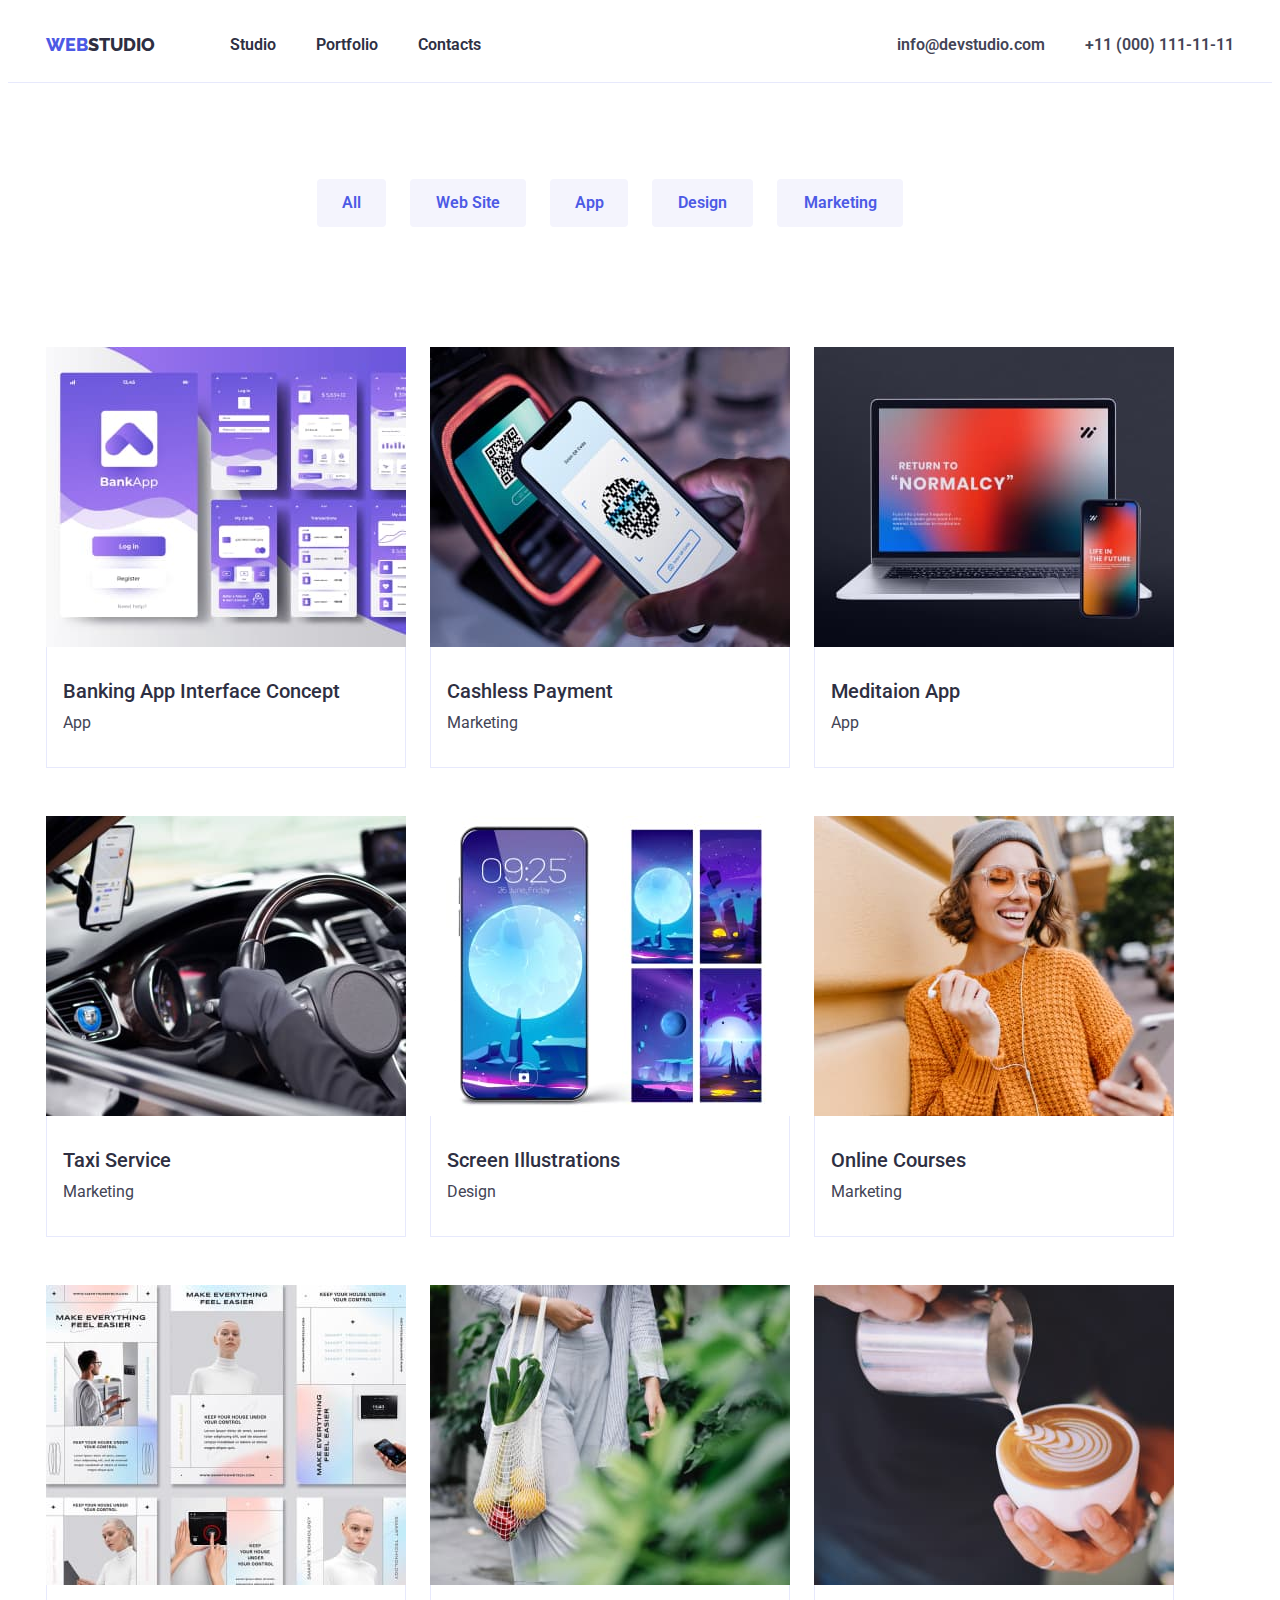
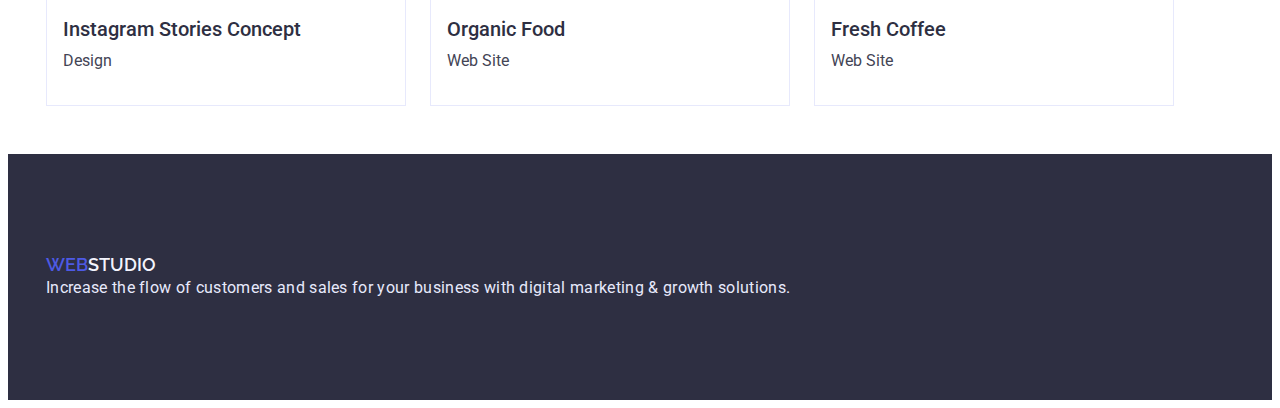
==== portfolio.html @ 2f1199b8 "1" ====
<!DOCTYPE html>
<html lang="en">

<head>
    <meta charset="UTF-8">
    <meta http-equiv="X-UA-Compatible" content="IE=edge">
    <meta name="viewport" content="width=device-width, initial-scale=1.0">
    <title>Document</title>
    <link rel="preconnect" href="https://fonts.googleapis.com">
    <link rel="preconnect" href="https://fonts.g.stdatic.com" crossorigin>
    <link rel="stylesheet" href="https://cdnjs.cloudflare.com/ajax/libs/modern-normalize/1.1.0/modern-normalize.min.css"
        integrity="sha512-wpPYUAdjBVSE4KJnH1VR1HeZfpl1ub8YT/NKx4PuQ5NmX2tKuGu6U/JRp5y+Y8XG2tV+wKQpNHVUX03MfMFn9Q=="
        crossorigin="anonymous" referrerpolicy="no-referrer" />
    <link href="https://fonts.googleapis.com/css2?family=Raleway:wght@800&family=Roboto:wght@400;500;700;900&display=swap" rel="stylesheet">
    <link rel="stylesheet" href="./css-portfolio/styles.css">
</head>

<body class="body">
    <header class="header">
        <div class="container">
        <nav class="header-navigation">
            <a class="header-link web" href="./index.html">Web<span class="studio">Studio</span></a>
            <ul class="header-list list">

                <li class="header-item"> <a class="ht" href="./index.html">Studio</a> </li>
                <li class="header-item"> <a class="ht" href="./portfolio.html">Portfolio</a> </li>
                <li class="header-item"> <a class="ht" href="">Contacts</a> </li>
            </ul>
        </nav>
        <ul class="header-list list">
            <li class="header-item"><a class="contacts" href="mailto:info@devstudio.com">info@devstudio.com</a></li>
            <li class="header-item"><a class="contacts" href="tel:+11(000)111-11-11">+11 (000) 111-11-11</a></li>
        </ul>
        </div>
    </header>
    <main>
        <section class="section">
            <div class="container">
            <div class="std-wrap">
            <ul class="section-list list">
            <li class="section-item"><button class="section-button std std1" type="button">All</button></li>
            <li class="section-item"><button class="section-button std std2" type="button">Web Site</button></li>
            <li class="section-item"><button class="section-button std std3" type="button">App</button></li>
            <li class="section-item"><button class="section-button std std4" type="button">Design</button></li>
            <li class="section-item"><button class="section-button std std5" type="button">Marketing</button></li>
            </ul>
            </div>
            <ul class="section-list1 list img-list">
                <li class="section-item1">
                    <img class="section-image" src="./img/photo8.jpg" alt="photo" width="360" height="300">
                    
                    <div class="border">
                    <h3 class="section-title3 st">Banking App Interface Concept</h3>
                    <p class="section-paragraph">App</p>
                    </div>
                </li>
                <li class="section-item1">
                    <img class="section-image" src="./img/photo16.jpg" alt="photo"  width="360" height="300">
                    <div class="border">
                    <h3 class="section-title3 st">Cashless Payment</h3>
                    <p class="section-paragraph">Marketing</p>
                    </div>
                </li>
                <li class="section-item1">
                    <img class="section-image" src="./img/photo9.jpg" alt="photo" width="360" height="300">
                    <div class="border">
                    <h3 class="section-title3 st">Meditaion App</h3>
                    <p class="section-paragraph">App</p>
                    </div>
                </li>
                <li class="section-item1">
                    <img class="section-image" src="./img/photo10.jpg" alt="photo" width="360" height="300">
                    <div class="border">
                    <h3 class="section-title3 st">Taxi Service</h3>
                    <p class="section-paragraph">Marketing</p>
                    </div>
                </li>
                <li class="section-item1">
                    <img class="section-image" src="./img/photo11.jpg" alt="photo" width="360" height="300">
                    <div class="border">
                    <h3 class="section-title3 st">Screen Illustrations</h3>
                    <p class="section-paragraph">Design</p>
                    </div>
                </li>
                <li class="section-item1">
                    <img class="section-image" src="./img/photo12.jpg" alt="photo" width="360" height="300">
                    <div class="border">
                    <h3 class="section-title3 st">Online Courses</h3>
                    <p class="section-paragraph">Marketing</p>
                    </div>
                </li>
                <li class="section-item1">
                    <img class="section-image" src="./img/photo13.jpg" alt="photo" width="360" height="300">
                    <div class="border">
                    <h3 class="section-title3 st">Instagram Stories Concept</h3>
                    <p class="section-paragraph">Design</p>
                </li>
                <li class="section-item1">
                    <img class="section-image" src="./img/photo14.jpg" alt="photo" width="360" height="300">
                    <div class="border">
                    <h3 class="section-title3 st">Organic Food</h3>
                    <p class="section-paragraph">Web Site</p>
                </li>
                <li class="section-item1">
                    <img class="section-image" src="./img/photo15.jpg" alt="photo" width="360" height="300">
                    <div class="border">
                    <h3 class="section-title3">Fresh Coffee</h3>
                    <p class="section-paragraph">Web Site</p>
                </li>
            </ul>
            </div>
        </section>
    </main>
<footer class="footer">
    <div class="container">
    <a class="footer-link web" href="./index.html">Web<span class="footer-studio">Studio</span></a>
    <p class="footer-paragraph">Increase the flow of customers and sales for your business with digital marketing &
        growth solutions.</p>
    </div>
</footer>
</body>

</html>
---- css-portfolio/styles.css ----
p,
h1,
h2,
h3,
h4,
h5,
h6 {
    margin: 0;
}

ul,
ol {
    margin: 0;
    padding-left: 0;
}

.body {
    font-family: "Roboto", sans-serif;
    background-color: white;
}

.container {
    width: 1188px;
    padding-left: 15px;
    padding-right: 15px;
    margin: 0 auto;
}

:root {
    --style-text: 'Roboto',
        sans-serif;
    --header-color: #2E2F42;
    --after-title: #434455;
}

a{
text-decoration: none;
}

    
.ht {
    color: var(--header-color);
}

.ht:hover,
.ht:focus {
    color: #404BBF;
}

.s{
    color: #404BBF;
}

.header {
    border-bottom: 1px solid #E7E9FC;
    background-color: #ffff;
    padding-top: 25px;
    padding-bottom: 25px;
}

.header>.container {
    display: flex;
}

.header-navigation {
    display: flex;
    align-items: center;
    margin-right: auto;
}

.header-link {
    margin-right: 75px;
    text-transform: uppercase;
    font-family: 'Raleway', sans-serif;
    font-style: normal;
    font-weight: 800;
    font-size: 18px;
    line-height: 1.3em;
}

.header-list {
    gap: 40px;
    display: flex;
}

.list {
    list-style: none;
}

.studio {
    color: #2E2F42;
}

.web {
    color: #4D5AE5;
}

.std {
    color: #2E2F42;
}

.std:hover,
.std:focus {
    background-color: #404BBF;
        color: #FFFFFF;
}

.std1{flex-direction: row;
    align-items: flex-start;
    padding: 12px 24px;

    width: 69px;
    height: 48px;
border: 1px solid #E7E9FC;
border-radius: 4px;
}

.std2{display: flex;
    flex-direction: row;
    justify-content: center;
    align-items: center;
    padding: 12px 24px;

    width: 116px;
    height: 48px;
border: 1px solid #E7E9FC;
border-radius: 4px;
}

.std3{flex-direction: row;
    justify-content: center;
    align-items: center;
    padding: 12px 24px;

    width: 78px;
    height: 48px;
border: 1px solid #E7E9FC;
border-radius: 4px;
}

.std4{flex-direction: row;
    justify-content: center;
    align-items: center;
    padding: 12px 24px;

    width: 101px;
    height: 48px;
border: 1px solid #E7E9FC;
border-radius: 4px;
}

.std5{flex-direction: row;
    justify-content: center;
    align-items: center;
    padding: 12px 24px;

    width: 126px;
    height: 48px;
border: 1px solid #E7E9FC;
border-radius: 4px;
}

.contacts {
    color: #434455;
}

.contacts:hover,
.contacts:focus {
    color: #404BBF
}
.header-item {
    color: #404BBF;
        font-family: 'Roboto', sans-serif;
        font-style: normal;
        font-weight: 600;
        font-size: 16px;
        line-height: 1.5em;
}

.section {}

.section-list{
    display: flex;
    flex-wrap: wrap;
    gap: 24px;
    margin-left:271px;
    margin-top: 96px;
    margin-bottom: 72px;
}

.section-list1 {
    display:flex;
    flex-wrap:wrap;
    column-gap: 24px;
    row-gap: 48px;
}

.section-item1{
    max-width: 360px;
    width: calc((100% - 60px) / 3);
}

.section-item {
    display: flex;
    flex-wrap: wrap;
    margin-bottom: 48px;
    background-color: #FFFFFF;
}

.section-button {
    color:#4D5AE5;
    background-color:#F4F4FD;
    padding: 0;
        border: none;
    font-family: 'Roboto', sans-serif;
        font-style: normal;
        font-weight: 600;
        font-size: 16px;
        line-height: 1.5em;
    cursor: pointer;
}

.section-image {
    margin-bottom:-5px;
}

.img-list{
    margin-bottom: 48px;
}

.border{
    border: 1px solid #E7E9FC;
}

.section-title3 {
        margin-top: 32px;
        margin-left: 16px;
        margin-bottom:8px;
        color:#2E2F42;
        font-family: 'Roboto', sans-serif;
        font-style: normal;
        font-weight: 500;
        font-size: 20px;
        line-height: 1.2em;
}

.section-paragraph {
        margin-left: 16px;
        padding-bottom: 32px;
        font-family: 'Roboto', sans-serif;
        font-style: normal;
        font-weight: 400;
        font-size: 16px;
        line-height: 1.5em;
        color:#434455;
}

.footer {
    padding-top: 100px;
    background-color: #2E2F42;
}

.footer-link {
    margin-bottom: 15px;
    text-transform: uppercase;
    font-family: 'Raleway', sans-serif;
    font-style: normal;
    font-weight: 600;
    font-size: 18px;
    line-height: 1.2em;
}

.footer-studio {
    color: #F4F4FD;
}

.footer-paragraph {
    padding-bottom: 100px;
    color: #E7E9FC;
    font-family: var(--style-text);
    font-style: normal;
    font-weight: 400;
    font-size: 16px;
    line-height: 1.5em;
    letter-spacing: 0.02em;
}
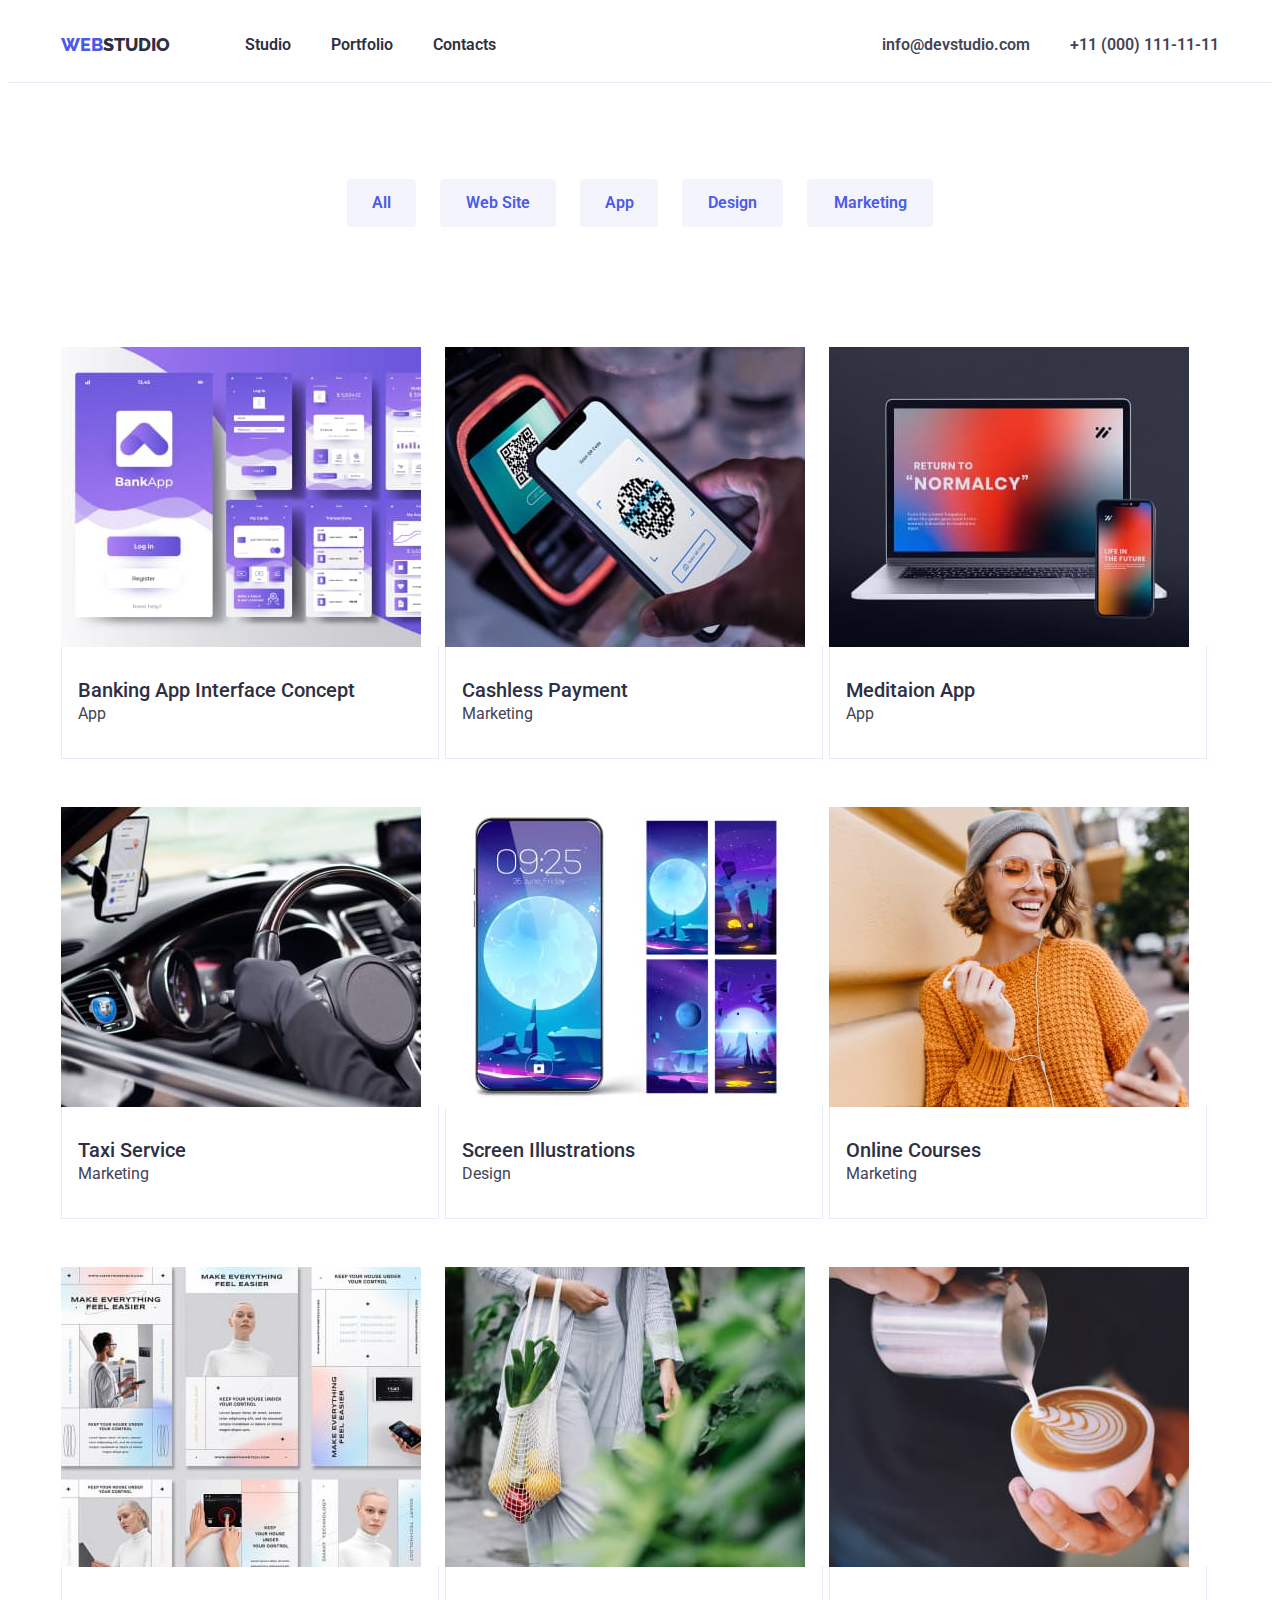
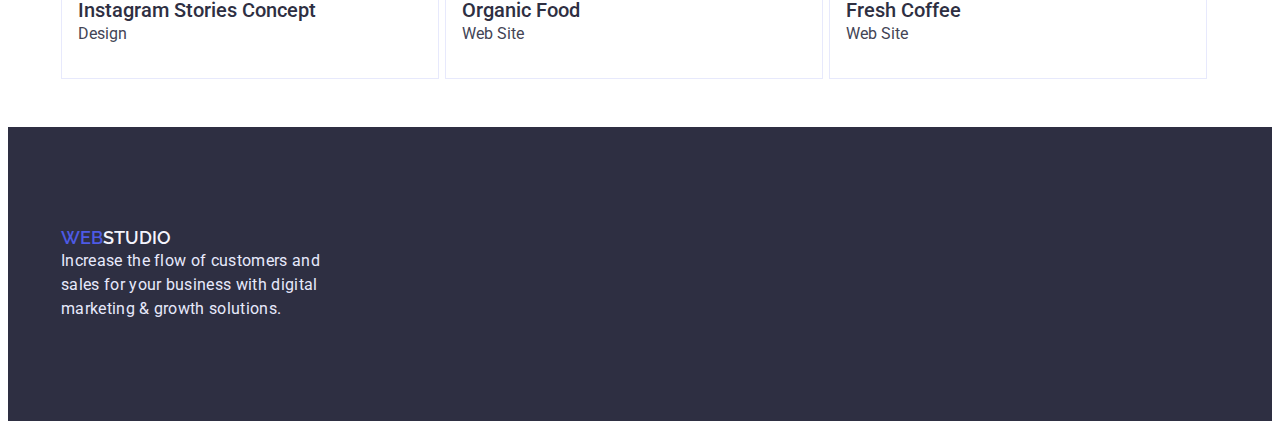
==== commit 2dacd308: "1" ====
--- a/portfolio.html
+++ b/portfolio.html
@@ -11,113 +11,119 @@
     <link rel="stylesheet" href="https://cdnjs.cloudflare.com/ajax/libs/modern-normalize/1.1.0/modern-normalize.min.css"
         integrity="sha512-wpPYUAdjBVSE4KJnH1VR1HeZfpl1ub8YT/NKx4PuQ5NmX2tKuGu6U/JRp5y+Y8XG2tV+wKQpNHVUX03MfMFn9Q=="
         crossorigin="anonymous" referrerpolicy="no-referrer" />
-    <link href="https://fonts.googleapis.com/css2?family=Raleway:wght@800&family=Roboto:wght@400;500;700;900&display=swap" rel="stylesheet">
+    <link
+        href="https://fonts.googleapis.com/css2?family=Raleway:wght@800&family=Roboto:wght@400;500;700;900&display=swap"
+        rel="stylesheet">
     <link rel="stylesheet" href="./css-portfolio/styles.css">
 </head>
 
 <body class="body">
     <header class="header">
         <div class="container">
-        <nav class="header-navigation">
-            <a class="header-link web" href="./index.html">Web<span class="studio">Studio</span></a>
+            <nav class="header-navigation">
+                <a class="header-link web" href="./index.html">Web<span class="studio">Studio</span></a>
+                <ul class="header-list list">
+
+                    <li class="header-item"> <a class="ht" href="./index.html">Studio</a> </li>
+                    <li class="header-item"> <a class="ht" href="./portfolio.html">Portfolio</a> </li>
+                    <li class="header-item"> <a class="ht" href="">Contacts</a> </li>
+                </ul>
+            </nav>
             <ul class="header-list list">
-
-                <li class="header-item"> <a class="ht" href="./index.html">Studio</a> </li>
-                <li class="header-item"> <a class="ht" href="./portfolio.html">Portfolio</a> </li>
-                <li class="header-item"> <a class="ht" href="">Contacts</a> </li>
+                <li class="header-item"><a class="contacts" href="mailto:info@devstudio.com">info@devstudio.com</a></li>
+                <li class="header-item"><a class="contacts" href="tel:+11(000)111-11-11">+11 (000) 111-11-11</a></li>
             </ul>
-        </nav>
-        <ul class="header-list list">
-            <li class="header-item"><a class="contacts" href="mailto:info@devstudio.com">info@devstudio.com</a></li>
-            <li class="header-item"><a class="contacts" href="tel:+11(000)111-11-11">+11 (000) 111-11-11</a></li>
-        </ul>
         </div>
     </header>
     <main>
         <section class="section">
             <div class="container">
-            <div class="std-wrap">
-            <ul class="section-list list">
-            <li class="section-item"><button class="section-button std std1" type="button">All</button></li>
-            <li class="section-item"><button class="section-button std std2" type="button">Web Site</button></li>
-            <li class="section-item"><button class="section-button std std3" type="button">App</button></li>
-            <li class="section-item"><button class="section-button std std4" type="button">Design</button></li>
-            <li class="section-item"><button class="section-button std std5" type="button">Marketing</button></li>
-            </ul>
-            </div>
-            <ul class="section-list1 list img-list">
-                <li class="section-item1">
-                    <img class="section-image" src="./img/photo8.jpg" alt="photo" width="360" height="300">
-                    
-                    <div class="border">
-                    <h3 class="section-title3 st">Banking App Interface Concept</h3>
-                    <p class="section-paragraph">App</p>
-                    </div>
-                </li>
-                <li class="section-item1">
-                    <img class="section-image" src="./img/photo16.jpg" alt="photo"  width="360" height="300">
-                    <div class="border">
-                    <h3 class="section-title3 st">Cashless Payment</h3>
-                    <p class="section-paragraph">Marketing</p>
-                    </div>
-                </li>
-                <li class="section-item1">
-                    <img class="section-image" src="./img/photo9.jpg" alt="photo" width="360" height="300">
-                    <div class="border">
-                    <h3 class="section-title3 st">Meditaion App</h3>
-                    <p class="section-paragraph">App</p>
-                    </div>
-                </li>
-                <li class="section-item1">
-                    <img class="section-image" src="./img/photo10.jpg" alt="photo" width="360" height="300">
-                    <div class="border">
-                    <h3 class="section-title3 st">Taxi Service</h3>
-                    <p class="section-paragraph">Marketing</p>
-                    </div>
-                </li>
-                <li class="section-item1">
-                    <img class="section-image" src="./img/photo11.jpg" alt="photo" width="360" height="300">
-                    <div class="border">
-                    <h3 class="section-title3 st">Screen Illustrations</h3>
-                    <p class="section-paragraph">Design</p>
-                    </div>
-                </li>
-                <li class="section-item1">
-                    <img class="section-image" src="./img/photo12.jpg" alt="photo" width="360" height="300">
-                    <div class="border">
-                    <h3 class="section-title3 st">Online Courses</h3>
-                    <p class="section-paragraph">Marketing</p>
-                    </div>
-                </li>
-                <li class="section-item1">
-                    <img class="section-image" src="./img/photo13.jpg" alt="photo" width="360" height="300">
-                    <div class="border">
-                    <h3 class="section-title3 st">Instagram Stories Concept</h3>
-                    <p class="section-paragraph">Design</p>
-                </li>
-                <li class="section-item1">
-                    <img class="section-image" src="./img/photo14.jpg" alt="photo" width="360" height="300">
-                    <div class="border">
-                    <h3 class="section-title3 st">Organic Food</h3>
-                    <p class="section-paragraph">Web Site</p>
-                </li>
-                <li class="section-item1">
-                    <img class="section-image" src="./img/photo15.jpg" alt="photo" width="360" height="300">
-                    <div class="border">
-                    <h3 class="section-title3">Fresh Coffee</h3>
-                    <p class="section-paragraph">Web Site</p>
-                </li>
-            </ul>
+                <div class="std-wrap">
+                    <ul class="section-list list">
+                        <li class="section-item"><button class="section-button std std1" type="button">All</button></li>
+                        <li class="section-item"><button class="section-button std std2" type="button">Web Site</button>
+                        </li>
+                        <li class="section-item"><button class="section-button std std3" type="button">App</button></li>
+                        <li class="section-item"><button class="section-button std std4" type="button">Design</button>
+                        </li>
+                        <li class="section-item"><button class="section-button std std5"
+                                type="button">Marketing</button></li>
+                    </ul>
+                </div>
+                <ul class="section-list1 list img-list">
+                    <li class="section-item1">
+                        <img class="section-image" src="./img/photo8.jpg" alt="photo" width="360" height="300">
+
+                        <div class="border">
+                            <h3 class="section-title3 st">Banking App Interface Concept</h3>
+                            <p class="section-paragraph">App</p>
+                        </div>
+                    </li>
+                    <li class="section-item1">
+                        <img class="section-image" src="./img/photo16.jpg" alt="photo" width="360" height="300">
+                        <div class="border">
+                            <h3 class="section-title3 st">Cashless Payment</h3>
+                            <p class="section-paragraph">Marketing</p>
+                        </div>
+                    </li>
+                    <li class="section-item1">
+                        <img class="section-image" src="./img/photo9.jpg" alt="photo" width="360" height="300">
+                        <div class="border">
+                            <h3 class="section-title3 st">Meditaion App</h3>
+                            <p class="section-paragraph">App</p>
+                        </div>
+                    </li>
+                    <li class="section-item1">
+                        <img class="section-image" src="./img/photo10.jpg" alt="photo" width="360" height="300">
+                        <div class="border">
+                            <h3 class="section-title3 st">Taxi Service</h3>
+                            <p class="section-paragraph">Marketing</p>
+                        </div>
+                    </li>
+                    <li class="section-item1">
+                        <img class="section-image" src="./img/photo11.jpg" alt="photo" width="360" height="300">
+                        <div class="border">
+                            <h3 class="section-title3 st">Screen Illustrations</h3>
+                            <p class="section-paragraph">Design</p>
+                        </div>
+                    </li>
+                    <li class="section-item1">
+                        <img class="section-image" src="./img/photo12.jpg" alt="photo" width="360" height="300">
+                        <div class="border">
+                            <h3 class="section-title3 st">Online Courses</h3>
+                            <p class="section-paragraph">Marketing</p>
+                        </div>
+                    </li>
+                    <li class="section-item1">
+                        <img class="section-image" src="./img/photo13.jpg" alt="photo" width="360" height="300">
+                        <div class="border">
+                            <h3 class="section-title3 st">Instagram Stories Concept</h3>
+                            <p class="section-paragraph">Design</p>
+                    </li>
+                    <li class="section-item1">
+                        <img class="section-image" src="./img/photo14.jpg" alt="photo" width="360" height="300">
+                        <div class="border">
+                            <h3 class="section-title3 st">Organic Food</h3>
+                            <p class="section-paragraph">Web Site</p>
+                    </li>
+                    <li class="section-item1">
+                        <img class="section-image" src="./img/photo15.jpg" alt="photo" width="360" height="300">
+                        <div class="border">
+                            <h3 class="section-title3">Fresh Coffee</h3>
+                            <p class="section-paragraph">Web Site</p>
+                    </li>
+                </ul>
             </div>
         </section>
     </main>
-<footer class="footer">
-    <div class="container">
-    <a class="footer-link web" href="./index.html">Web<span class="footer-studio">Studio</span></a>
-    <p class="footer-paragraph">Increase the flow of customers and sales for your business with digital marketing &
-        growth solutions.</p>
-    </div>
-</footer>
+    <footer class="footer">
+        <div class="container">
+            <a class="footer-link web" href="./index.html">Web<span class="footer-studio">Studio</span></a>
+            <p class="footer-paragraph">Increase the flow of customers and sales for your business with digital
+                marketing &
+                growth solutions.</p>
+        </div>
+    </footer>
 </body>
 
 </html>--- a/css-portfolio/styles.css
+++ b/css-portfolio/styles.css
@@ -20,7 +20,7 @@
 }
 
 .container {
-    width: 1188px;
+    width: 1158px;
     padding-left: 15px;
     padding-right: 15px;
     margin: 0 auto;
@@ -33,11 +33,11 @@
     --after-title: #434455;
 }
 
-a{
-text-decoration: none;
-}
-
-    
+a {
+    text-decoration: none;
+}
+
+
 .ht {
     color: var(--header-color);
 }
@@ -47,7 +47,7 @@
     color: #404BBF;
 }
 
-.s{
+.s {
     color: #404BBF;
 }
 
@@ -96,68 +96,73 @@
 }
 
 .std {
+    display: flex;
+    text-align: center;
+    justify-content: center;
     color: #2E2F42;
 }
 
 .std:hover,
 .std:focus {
     background-color: #404BBF;
-        color: #FFFFFF;
-}
-
-.std1{flex-direction: row;
-    align-items: flex-start;
-    padding: 12px 24px;
+    color: #FFFFFF;
+}
+
+.std1 {
+    display: flex;
+    flex-direction: row;
+    justify-content: center;
+    align-items: center;
 
     width: 69px;
     height: 48px;
-border: 1px solid #E7E9FC;
-border-radius: 4px;
-}
-
-.std2{display: flex;
-    flex-direction: row;
-    justify-content: center;
-    align-items: center;
-    padding: 12px 24px;
+    border: 1px solid #E7E9FC;
+    border-radius: 4px;
+}
+
+.std2 {
+    display: flex;
+    flex-direction: row;
+    justify-content: center;
+    align-items: center;
 
     width: 116px;
     height: 48px;
-border: 1px solid #E7E9FC;
-border-radius: 4px;
-}
-
-.std3{flex-direction: row;
-    justify-content: center;
-    align-items: center;
-    padding: 12px 24px;
+    border: 1px solid #E7E9FC;
+    border-radius: 4px;
+}
+
+.std3 {
+    flex-direction: row;
+    justify-content: center;
+    align-items: center;
 
     width: 78px;
     height: 48px;
-border: 1px solid #E7E9FC;
-border-radius: 4px;
-}
-
-.std4{flex-direction: row;
-    justify-content: center;
-    align-items: center;
-    padding: 12px 24px;
+    border: 1px solid #E7E9FC;
+    border-radius: 4px;
+}
+
+.std4 {
+    flex-direction: row;
+    justify-content: center;
+    align-items: center;
 
     width: 101px;
     height: 48px;
-border: 1px solid #E7E9FC;
-border-radius: 4px;
-}
-
-.std5{flex-direction: row;
-    justify-content: center;
-    align-items: center;
-    padding: 12px 24px;
+    border: 1px solid #E7E9FC;
+    border-radius: 4px;
+}
+
+.std5 {
+    flex-direction: row;
+    justify-content: center;
+    align-items: center;
 
     width: 126px;
     height: 48px;
-border: 1px solid #E7E9FC;
-border-radius: 4px;
+    border: 1px solid #E7E9FC;
+    border-radius: 4px;
 }
 
 .contacts {
@@ -168,34 +173,38 @@
 .contacts:focus {
     color: #404BBF
 }
+
 .header-item {
     color: #404BBF;
-        font-family: 'Roboto', sans-serif;
-        font-style: normal;
-        font-weight: 600;
-        font-size: 16px;
-        line-height: 1.5em;
-}
-
-.section {}
-
-.section-list{
-    display: flex;
+    font-family: 'Roboto', sans-serif;
+    font-style: normal;
+    font-weight: 600;
+    font-size: 16px;
+    line-height: 1.5em;
+}
+
+.section {
+    margin-bottom: 48px;
+}
+
+.section-list {
+    display: flex;
+    text-align: center;
+    justify-content: center;
     flex-wrap: wrap;
     gap: 24px;
-    margin-left:271px;
-    margin-top: 96px;
-    margin-bottom: 72px;
+    padding-top: 96px;
+    padding-bottom: 72px;
 }
 
 .section-list1 {
-    display:flex;
-    flex-wrap:wrap;
+    display: flex;
+    flex-wrap: wrap;
     column-gap: 24px;
     row-gap: 48px;
 }
 
-.section-item1{
+.section-item1 {
     max-width: 360px;
     width: calc((100% - 60px) / 3);
 }
@@ -208,55 +217,61 @@
 }
 
 .section-button {
-    color:#4D5AE5;
-    background-color:#F4F4FD;
+    color: #4D5AE5;
+    background-color: #F4F4FD;
     padding: 0;
-        border: none;
+    border: none;
     font-family: 'Roboto', sans-serif;
-        font-style: normal;
-        font-weight: 600;
-        font-size: 16px;
-        line-height: 1.5em;
+    font-style: normal;
+    font-weight: 600;
+    font-size: 16px;
+    line-height: 1.5em;
     cursor: pointer;
 }
 
 .section-image {
-    margin-bottom:-5px;
-}
-
-.img-list{
-    margin-bottom: 48px;
-}
-
-.border{
-    border: 1px solid #E7E9FC;
+    width: 360px;
+    height: 300px;
+    margin-bottom: -5px;
+}
+
+.img-list {}
+
+.border {
+    display: flex;
+    flex-direction: column;
+    justify-content: center;
+    align-items: flex-start;
+    border-bottom: 1px solid #E7E9FC;
+    border-left: 1px solid #E7E9FC;
+    border-right: 1px solid #E7E9FC;
+    padding-top: 32px;
+    padding-bottom: 32px;
+    padding-left: 16px;
+    min-width: 360px;
 }
 
 .section-title3 {
-        margin-top: 32px;
-        margin-left: 16px;
-        margin-bottom:8px;
-        color:#2E2F42;
-        font-family: 'Roboto', sans-serif;
-        font-style: normal;
-        font-weight: 500;
-        font-size: 20px;
-        line-height: 1.2em;
+    color: #2E2F42;
+    font-family: 'Roboto', sans-serif;
+    font-style: normal;
+    font-weight: 500;
+    font-size: 20px;
+    line-height: 1.2em;
 }
 
 .section-paragraph {
-        margin-left: 16px;
-        padding-bottom: 32px;
-        font-family: 'Roboto', sans-serif;
-        font-style: normal;
-        font-weight: 400;
-        font-size: 16px;
-        line-height: 1.5em;
-        color:#434455;
+    font-family: 'Roboto', sans-serif;
+    font-style: normal;
+    font-weight: 400;
+    font-size: 16px;
+    line-height: 1.5em;
+    color: #434455;
 }
 
 .footer {
     padding-top: 100px;
+    padding-bottom: 100px;
     background-color: #2E2F42;
 }
 
@@ -275,7 +290,7 @@
 }
 
 .footer-paragraph {
-    padding-bottom: 100px;
+    max-width: 264px;
     color: #E7E9FC;
     font-family: var(--style-text);
     font-style: normal;
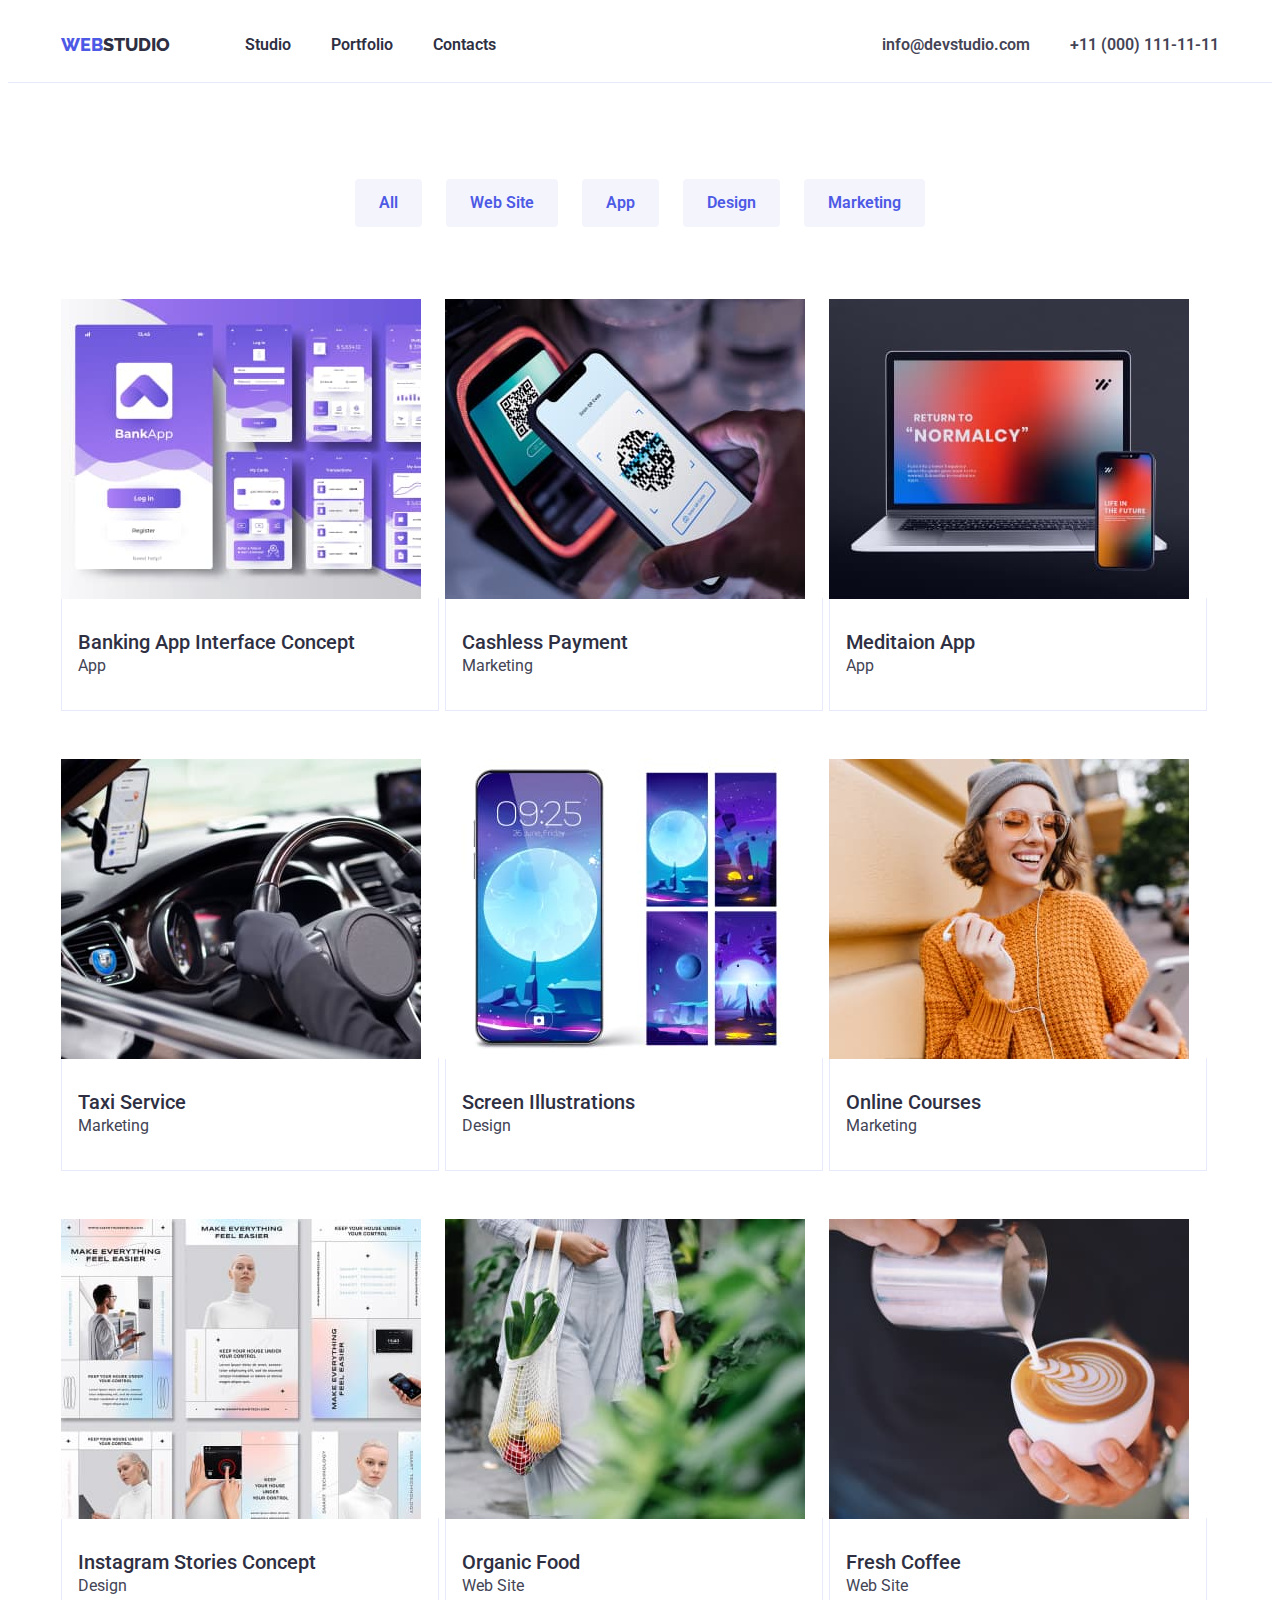
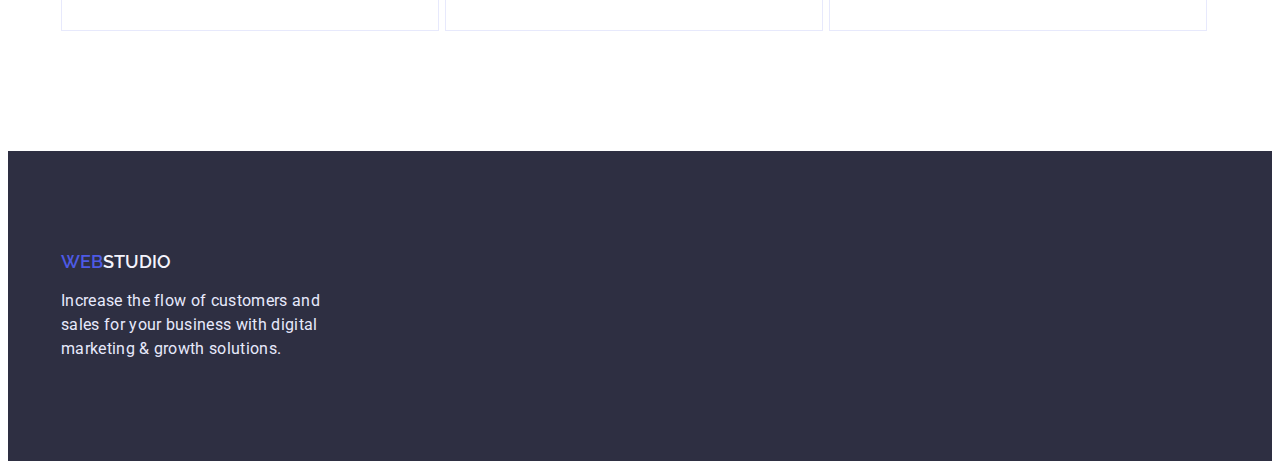
==== commit 80b27cd5: "1" ====
--- a/portfolio.html
+++ b/portfolio.html
@@ -38,18 +38,16 @@
     <main>
         <section class="section">
             <div class="container">
-                <div class="std-wrap">
                     <ul class="section-list list">
-                        <li class="section-item"><button class="section-button std std1" type="button">All</button></li>
-                        <li class="section-item"><button class="section-button std std2" type="button">Web Site</button>
+                        <li class="section-item"><button class="section-button std " type="button">All</button></li>
+                        <li class="section-item"><button class="section-button std " type="button">Web Site</button>
                         </li>
-                        <li class="section-item"><button class="section-button std std3" type="button">App</button></li>
-                        <li class="section-item"><button class="section-button std std4" type="button">Design</button>
+                        <li class="section-item"><button class="section-button std " type="button">App</button></li>
+                        <li class="section-item"><button class="section-button std " type="button">Design</button>
                         </li>
-                        <li class="section-item"><button class="section-button std std5"
-                                type="button">Marketing</button></li>
+                        <li class="section-item"><button class="section-button std "type="button">Marketing</button>
+                            </li>
                     </ul>
-                </div>
                 <ul class="section-list1 list img-list">
                     <li class="section-item1">
                         <img class="section-image" src="./img/photo8.jpg" alt="photo" width="360" height="300">
--- a/css-portfolio/styles.css
+++ b/css-portfolio/styles.css
@@ -99,70 +99,15 @@
     display: flex;
     text-align: center;
     justify-content: center;
-    color: #2E2F42;
+    width: auto;
+    height: auto;
 }
 
 .std:hover,
 .std:focus {
     background-color: #404BBF;
     color: #FFFFFF;
-}
-
-.std1 {
-    display: flex;
-    flex-direction: row;
-    justify-content: center;
-    align-items: center;
-
-    width: 69px;
-    height: 48px;
-    border: 1px solid #E7E9FC;
-    border-radius: 4px;
-}
-
-.std2 {
-    display: flex;
-    flex-direction: row;
-    justify-content: center;
-    align-items: center;
-
-    width: 116px;
-    height: 48px;
-    border: 1px solid #E7E9FC;
-    border-radius: 4px;
-}
-
-.std3 {
-    flex-direction: row;
-    justify-content: center;
-    align-items: center;
-
-    width: 78px;
-    height: 48px;
-    border: 1px solid #E7E9FC;
-    border-radius: 4px;
-}
-
-.std4 {
-    flex-direction: row;
-    justify-content: center;
-    align-items: center;
-
-    width: 101px;
-    height: 48px;
-    border: 1px solid #E7E9FC;
-    border-radius: 4px;
-}
-
-.std5 {
-    flex-direction: row;
-    justify-content: center;
-    align-items: center;
-
-    width: 126px;
-    height: 48px;
-    border: 1px solid #E7E9FC;
-    border-radius: 4px;
+    box-shadow: 0px 3px 1px rgba(0, 0, 0, 0.1), 0px 2px 1px rgba(0, 0, 0, 0.08), 0px 2px 2px rgba(0, 0, 0, 0.12);
 }
 
 .contacts {
@@ -184,7 +129,8 @@
 }
 
 .section {
-    margin-bottom: 48px;
+    margin-top: 96px;
+    margin-bottom: 120px
 }
 
 .section-list {
@@ -193,8 +139,7 @@
     justify-content: center;
     flex-wrap: wrap;
     gap: 24px;
-    padding-top: 96px;
-    padding-bottom: 72px;
+    margin-bottom: 72px;
 }
 
 .section-list1 {
@@ -212,7 +157,6 @@
 .section-item {
     display: flex;
     flex-wrap: wrap;
-    margin-bottom: 48px;
     background-color: #FFFFFF;
 }
 
@@ -227,6 +171,8 @@
     font-size: 16px;
     line-height: 1.5em;
     cursor: pointer;
+        padding: 12px 24px;
+            border-radius: 4px;
 }
 
 .section-image {
@@ -240,8 +186,6 @@
 .border {
     display: flex;
     flex-direction: column;
-    justify-content: center;
-    align-items: flex-start;
     border-bottom: 1px solid #E7E9FC;
     border-left: 1px solid #E7E9FC;
     border-right: 1px solid #E7E9FC;
@@ -276,7 +220,6 @@
 }
 
 .footer-link {
-    margin-bottom: 15px;
     text-transform: uppercase;
     font-family: 'Raleway', sans-serif;
     font-style: normal;
@@ -290,6 +233,7 @@
 }
 
 .footer-paragraph {
+    margin-top: 16px;
     max-width: 264px;
     color: #E7E9FC;
     font-family: var(--style-text);
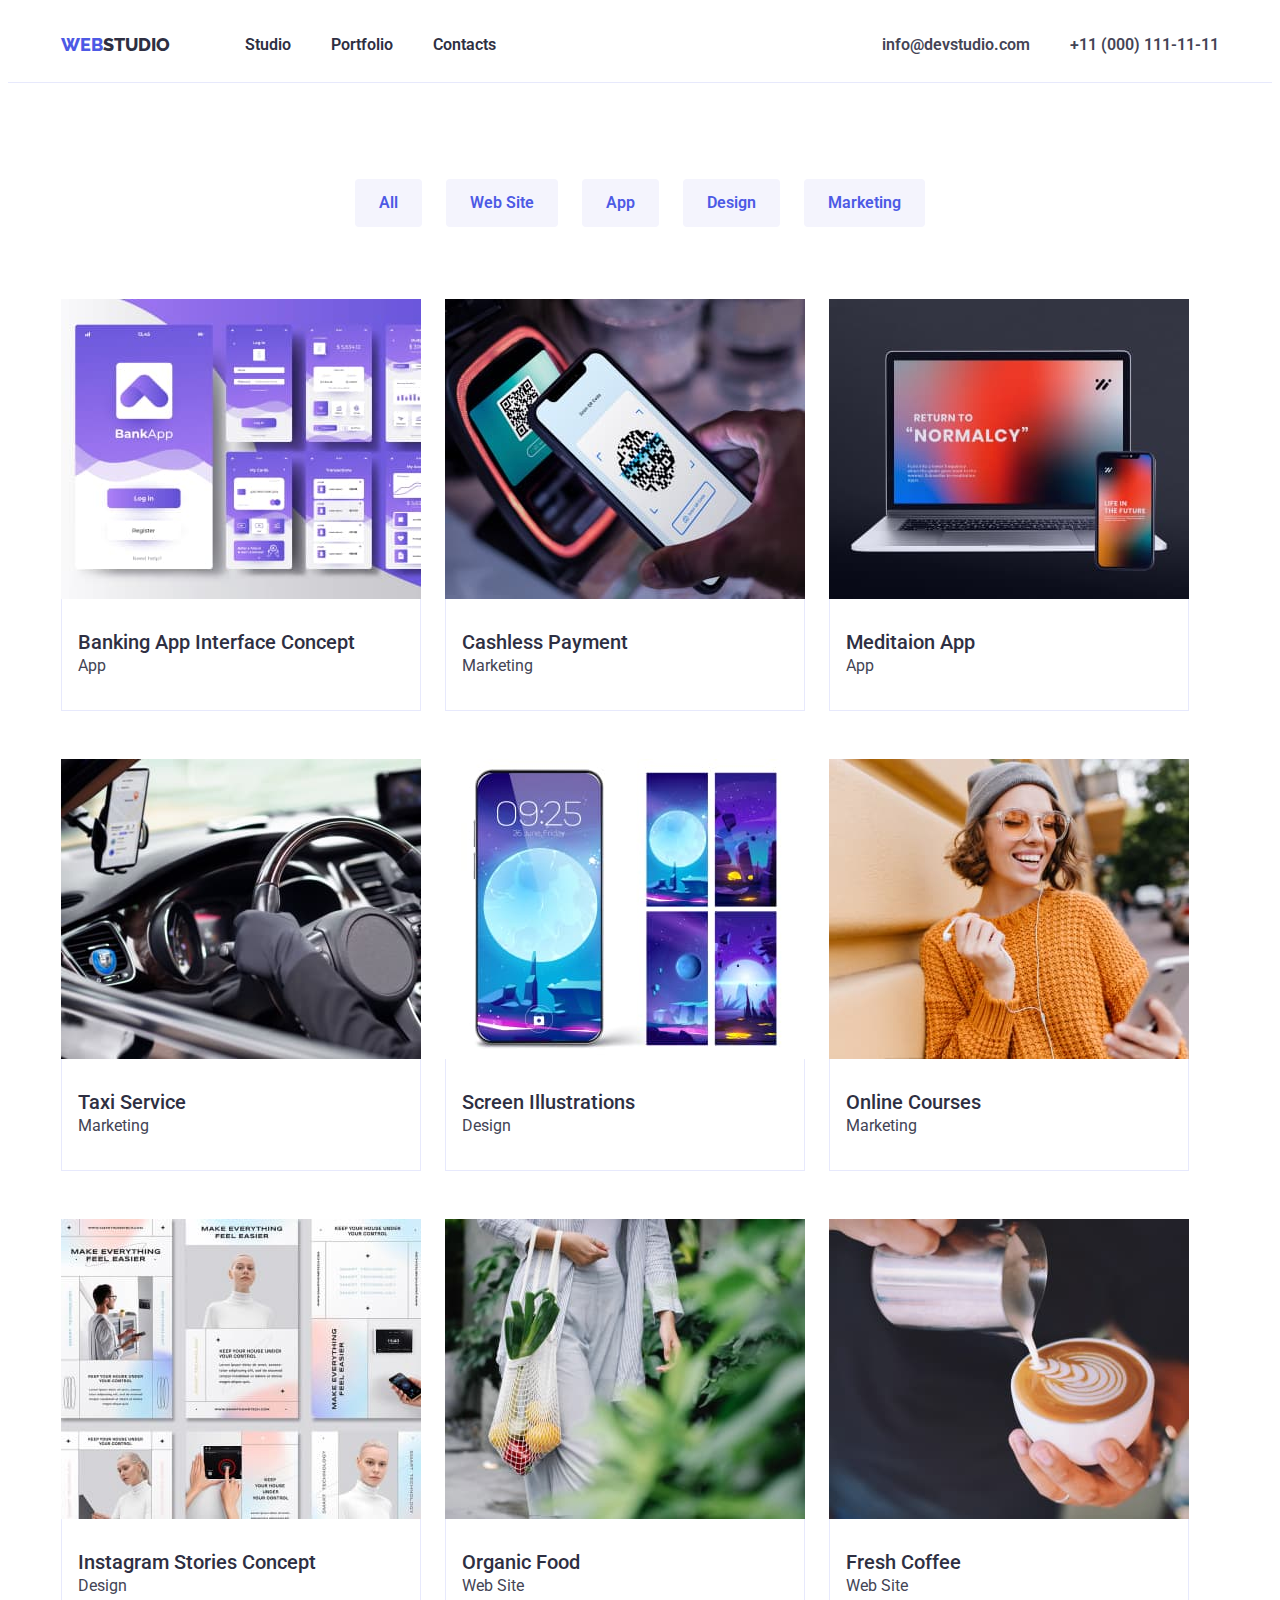
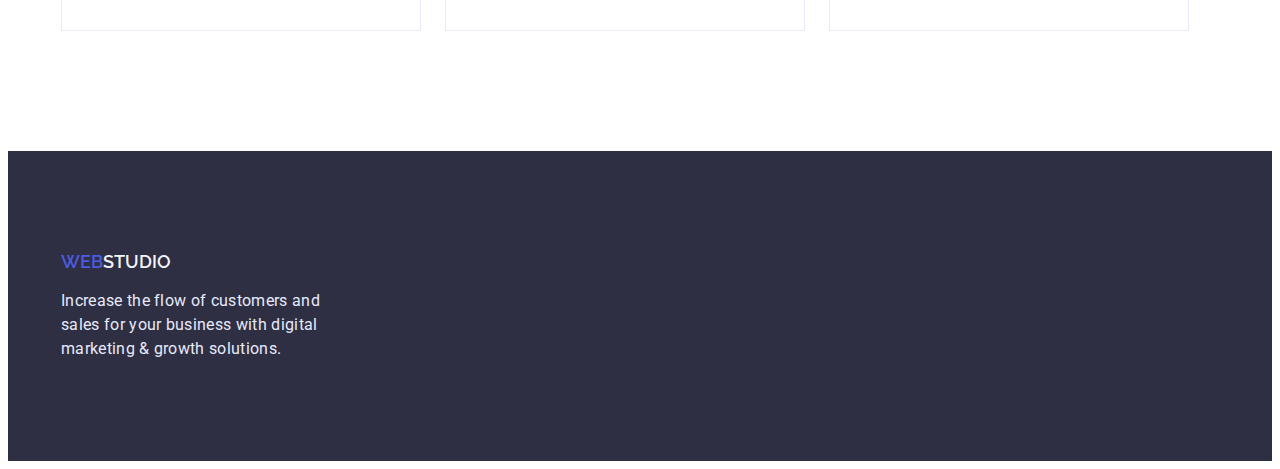
==== commit 09d242a7: "1" ====
--- a/portfolio.html
+++ b/portfolio.html
@@ -113,6 +113,7 @@
                 </ul>
             </div>
         </section>
+        
     </main>
     <footer class="footer">
         <div class="container">
--- a/css-portfolio/styles.css
+++ b/css-portfolio/styles.css
@@ -151,7 +151,7 @@
 
 .section-item1 {
     max-width: 360px;
-    width: calc((100% - 60px) / 3);
+    width: calc((100% - 48px) / 3);
 }
 
 .section-item {
@@ -192,7 +192,6 @@
     padding-top: 32px;
     padding-bottom: 32px;
     padding-left: 16px;
-    min-width: 360px;
 }
 
 .section-title3 {
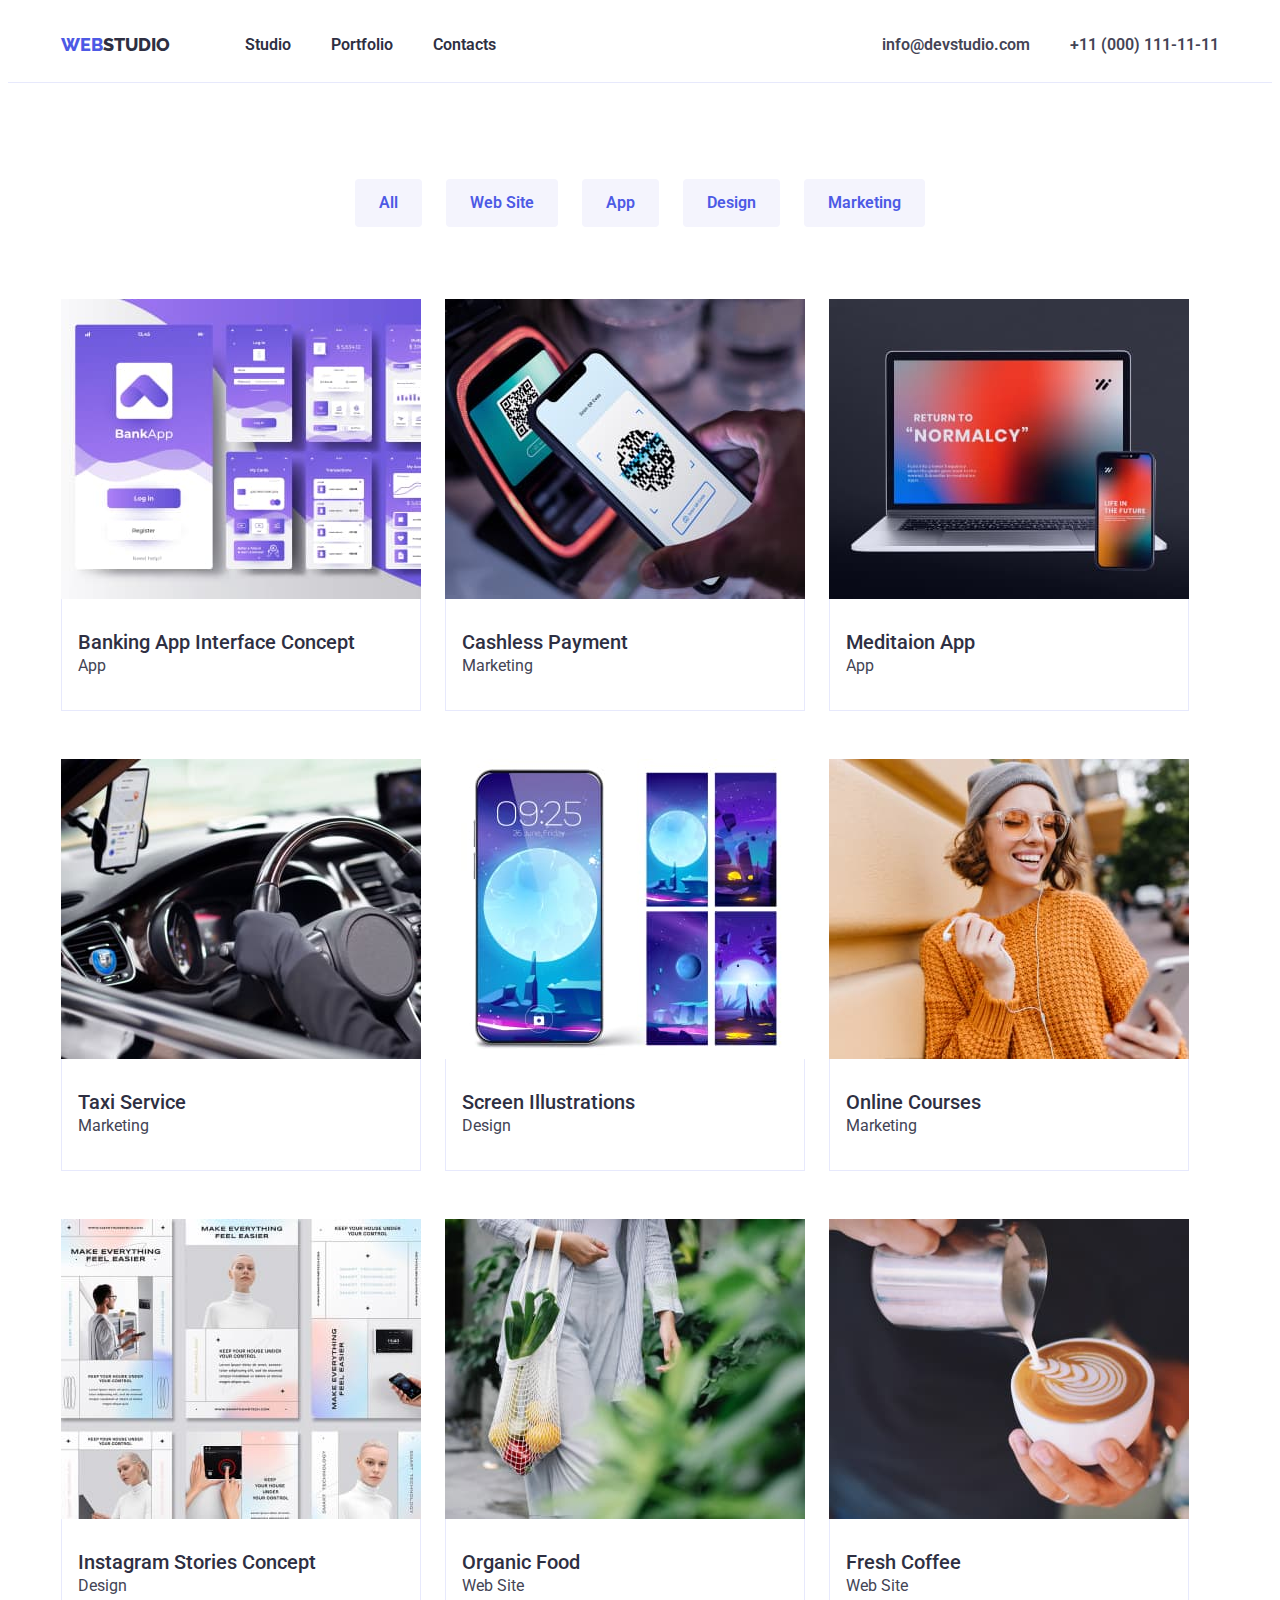
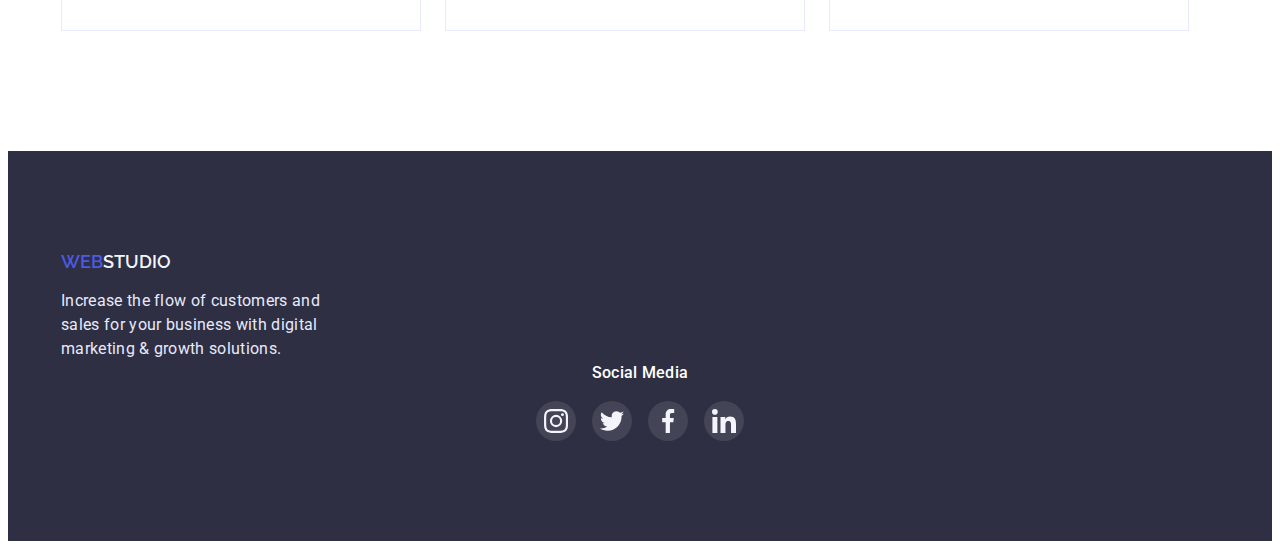
==== commit 8fd2e36e: "1" ====
--- a/portfolio.html
+++ b/portfolio.html
@@ -117,10 +117,43 @@
     </main>
     <footer class="footer">
         <div class="container">
-            <a class="footer-link web" href="./index.html">Web<span class="footer-studio">Studio</span></a>
+            <a class="footer-link web" href="./index.html">Web<span class="footer-studio">Studio</span> </a>
             <p class="footer-paragraph">Increase the flow of customers and sales for your business with digital
                 marketing &
                 growth solutions.</p>
+            <div class="footer-media"></div>
+            <p class="soc-media">Social Media</p>
+            <ul class="media-soc-list list">
+                <li class="media-soc-item">
+                    <a href="" class="media-soc-link link">
+                        <svg class="media-soc-icon" width="24" height="24">
+                            <use href="./img/icons.svg#icon-instagram-2-1"></use>
+                        </svg>
+                    </a>
+                </li>
+                <li class="media-soc-item">
+                    <a href="" class="media-soc-link link">
+                        <svg class="media-soc-icon" width="24" height="24">
+                            <use href="./img/icons.svg#icon-twitter-1-1"></use>
+                        </svg>
+                    </a>
+                </li>
+                <li class="media-soc-item">
+                    <a href="" class="media-soc-link link">
+                        <svg class="media-soc-icon" width="24" height="24">
+                            <use href="./img/icons.svg#icon-facebook-1-1"></use>
+                        </svg>
+                    </a>
+                </li>
+                <li class="media-soc-item">
+                    <a href="" class="media-soc-link link">
+                        <svg class="media-soc-icon" width="24" height="24">
+                            <use href="./img/icons.svg#icon-linkedin-1-1"></use>
+                        </svg>
+                    </a>
+                </li>
+            </ul>
+        </div>
         </div>
     </footer>
 </body>
--- a/css-portfolio/styles.css
+++ b/css-portfolio/styles.css
@@ -129,8 +129,8 @@
 }
 
 .section {
-    margin-top: 96px;
-    margin-bottom: 120px
+    padding-top: 96px;
+    padding-bottom: 120px
 }
 
 .section-list {
@@ -241,4 +241,61 @@
     font-size: 16px;
     line-height: 1.5em;
     letter-spacing: 0.02em;
-}+}
+
+.footer-media {
+    margin: 0, auto;
+}
+
+.footer-media>.cotainer {
+    display: flex;
+    gap: 120px;
+}
+
+.soc-media {
+    display: flex;
+    justify-content: center;
+    text-align: center;
+    font-family: 'Roboto';
+    font-style: normal;
+    font-weight: 500;
+    font-size: 16px;
+    line-height: 24px;
+    line-height: 1.5;
+    letter-spacing: 0.02em;
+    color: #FFFFFF;
+}
+
+.media-soc-list {
+    display: flex;
+    text-align: center;
+    justify-content: center;
+    gap: 16px;
+    margin-top: 16px;
+}
+
+.media-soc-item {
+    width: 40px;
+    height: 40px;
+}
+
+.media-soc-link {
+    display: flex;
+    text-align: center;
+    justify-content: center;
+    fill: #F4F4FD;
+    width: 100%;
+    height: 100%;
+    background-color: rgba(255, 255, 255, 0.1);
+    border-radius: 50%;
+    display: flex;
+    align-items: center;
+    justify-content: center;
+}
+
+.media-soc-link:hover,
+.media-soc-link:focus {
+    background-color: #31D0AA;
+}
+
+.media-soc-icon {}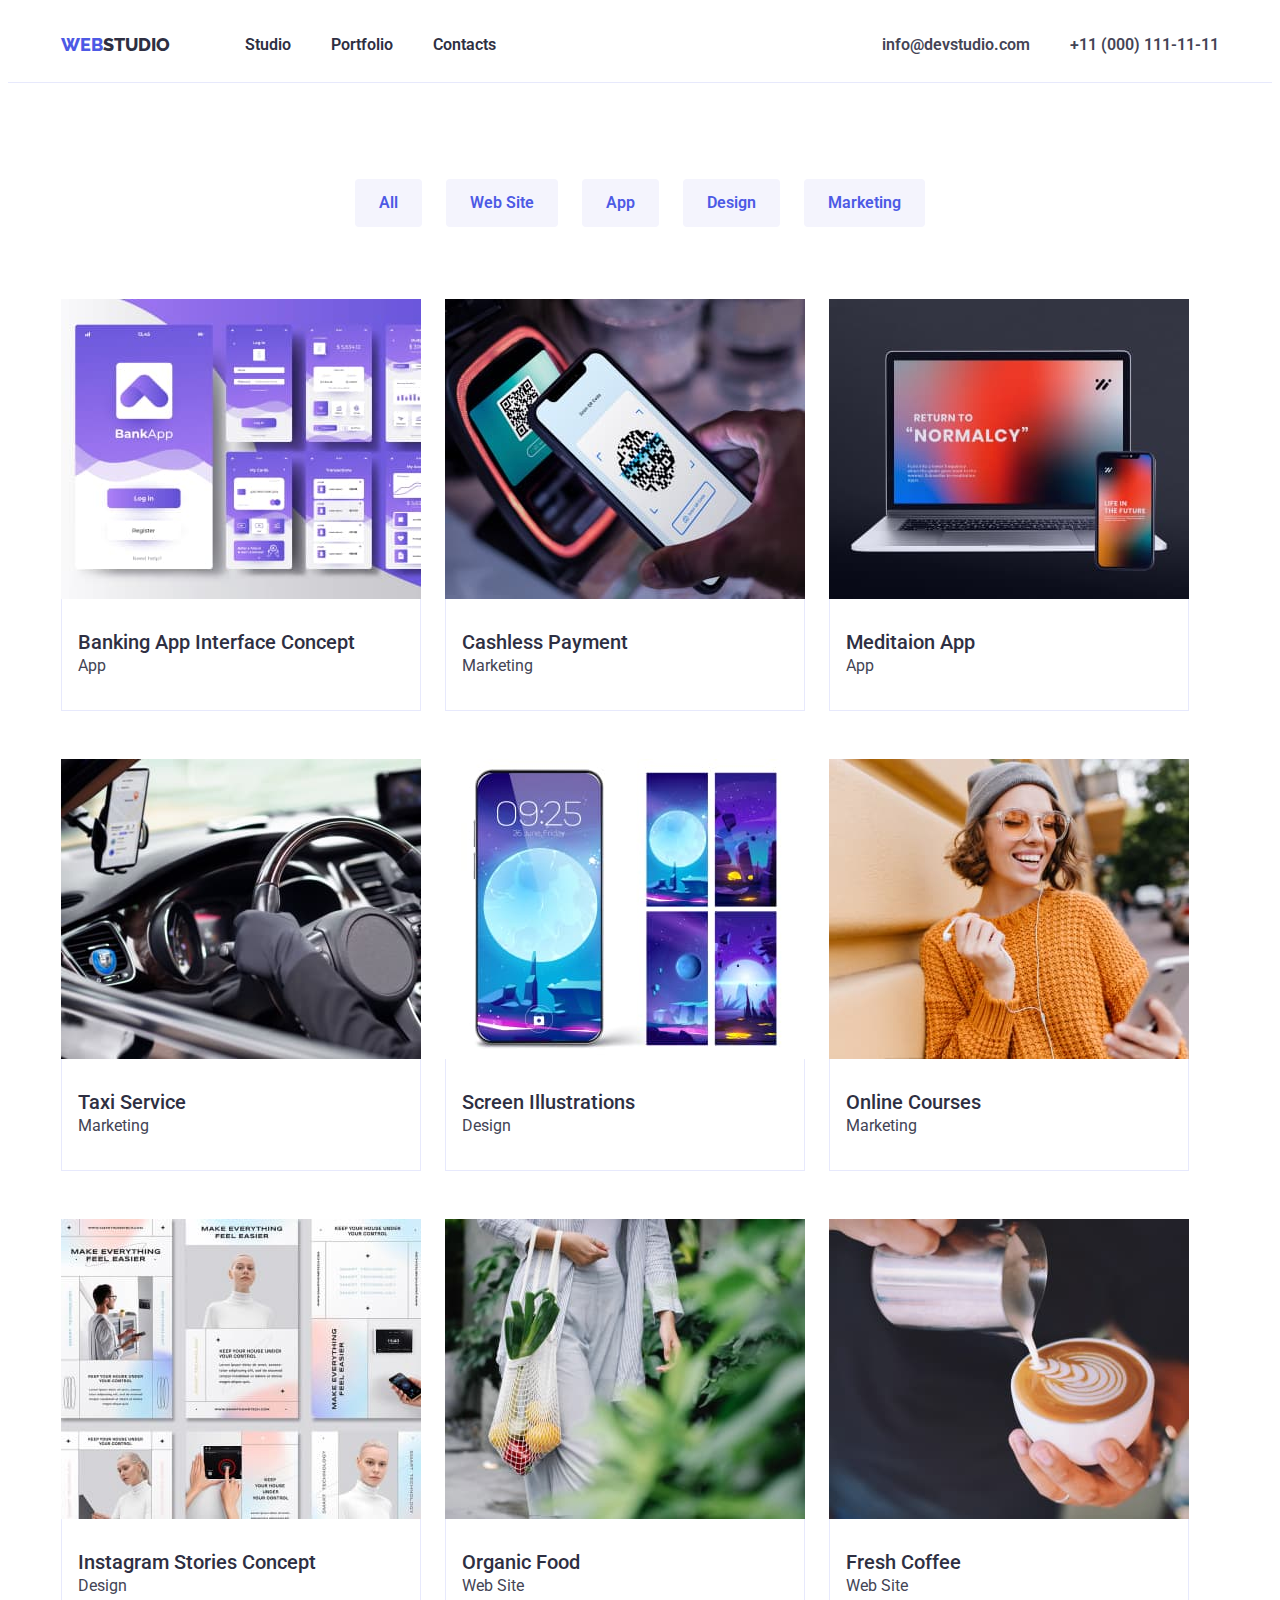
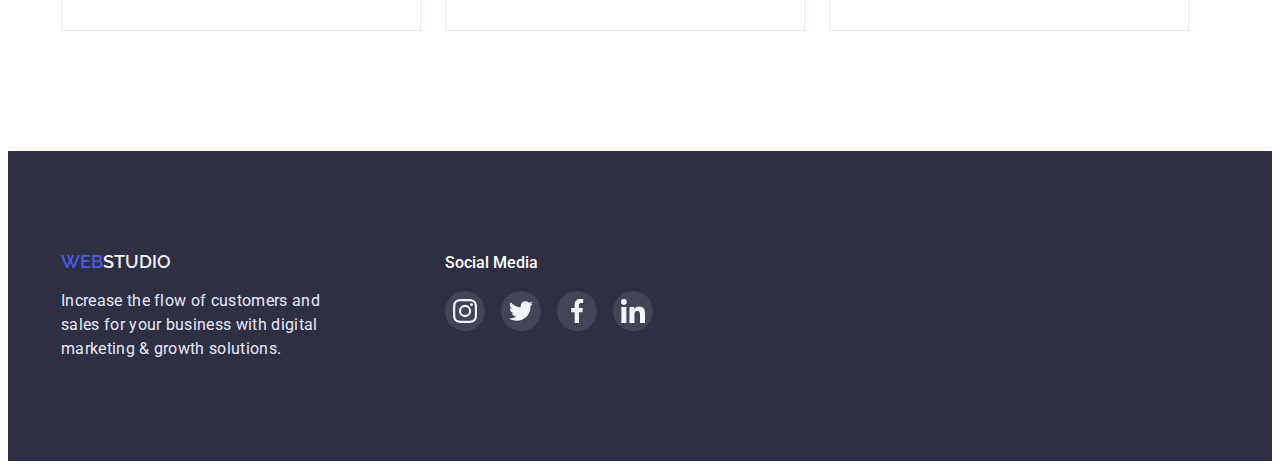
==== commit 05d725df: "1" ====
--- a/portfolio.html
+++ b/portfolio.html
@@ -117,11 +117,13 @@
     </main>
     <footer class="footer">
         <div class="container">
+            <div class="footer-text">
             <a class="footer-link web" href="./index.html">Web<span class="footer-studio">Studio</span> </a>
-            <p class="footer-paragraph">Increase the flow of customers and sales for your business with digital
+            <h2 class="footer-paragraph">Increase the flow of customers and sales for your business with digital
                 marketing &
-                growth solutions.</p>
-            <div class="footer-media"></div>
+                growth solutions.</h2>
+            </div>
+            <div class="footer-media">
             <p class="soc-media">Social Media</p>
             <ul class="media-soc-list list">
                 <li class="media-soc-item">
--- a/css-portfolio/styles.css
+++ b/css-portfolio/styles.css
@@ -212,6 +212,11 @@
     color: #434455;
 }
 
+.footer > .container{
+    display: flex;
+    gap: 120px;
+}
+
 .footer {
     padding-top: 100px;
     padding-bottom: 100px;
@@ -253,23 +258,16 @@
 }
 
 .soc-media {
-    display: flex;
-    justify-content: center;
-    text-align: center;
-    font-family: 'Roboto';
+font-family: 'Roboto';
     font-style: normal;
     font-weight: 500;
     font-size: 16px;
     line-height: 24px;
-    line-height: 1.5;
-    letter-spacing: 0.02em;
     color: #FFFFFF;
 }
 
 .media-soc-list {
     display: flex;
-    text-align: center;
-    justify-content: center;
     gap: 16px;
     margin-top: 16px;
 }
@@ -280,17 +278,14 @@
 }
 
 .media-soc-link {
-    display: flex;
-    text-align: center;
-    justify-content: center;
-    fill: #F4F4FD;
-    width: 100%;
+width: 100%;
     height: 100%;
-    background-color: rgba(255, 255, 255, 0.1);
-    border-radius: 50%;
     display: flex;
     align-items: center;
     justify-content: center;
+    border-radius: 50%;
+    background-color: rgba(255, 255, 255, 0.1);
+    fill: #f4f4fd;
 }
 
 .media-soc-link:hover,
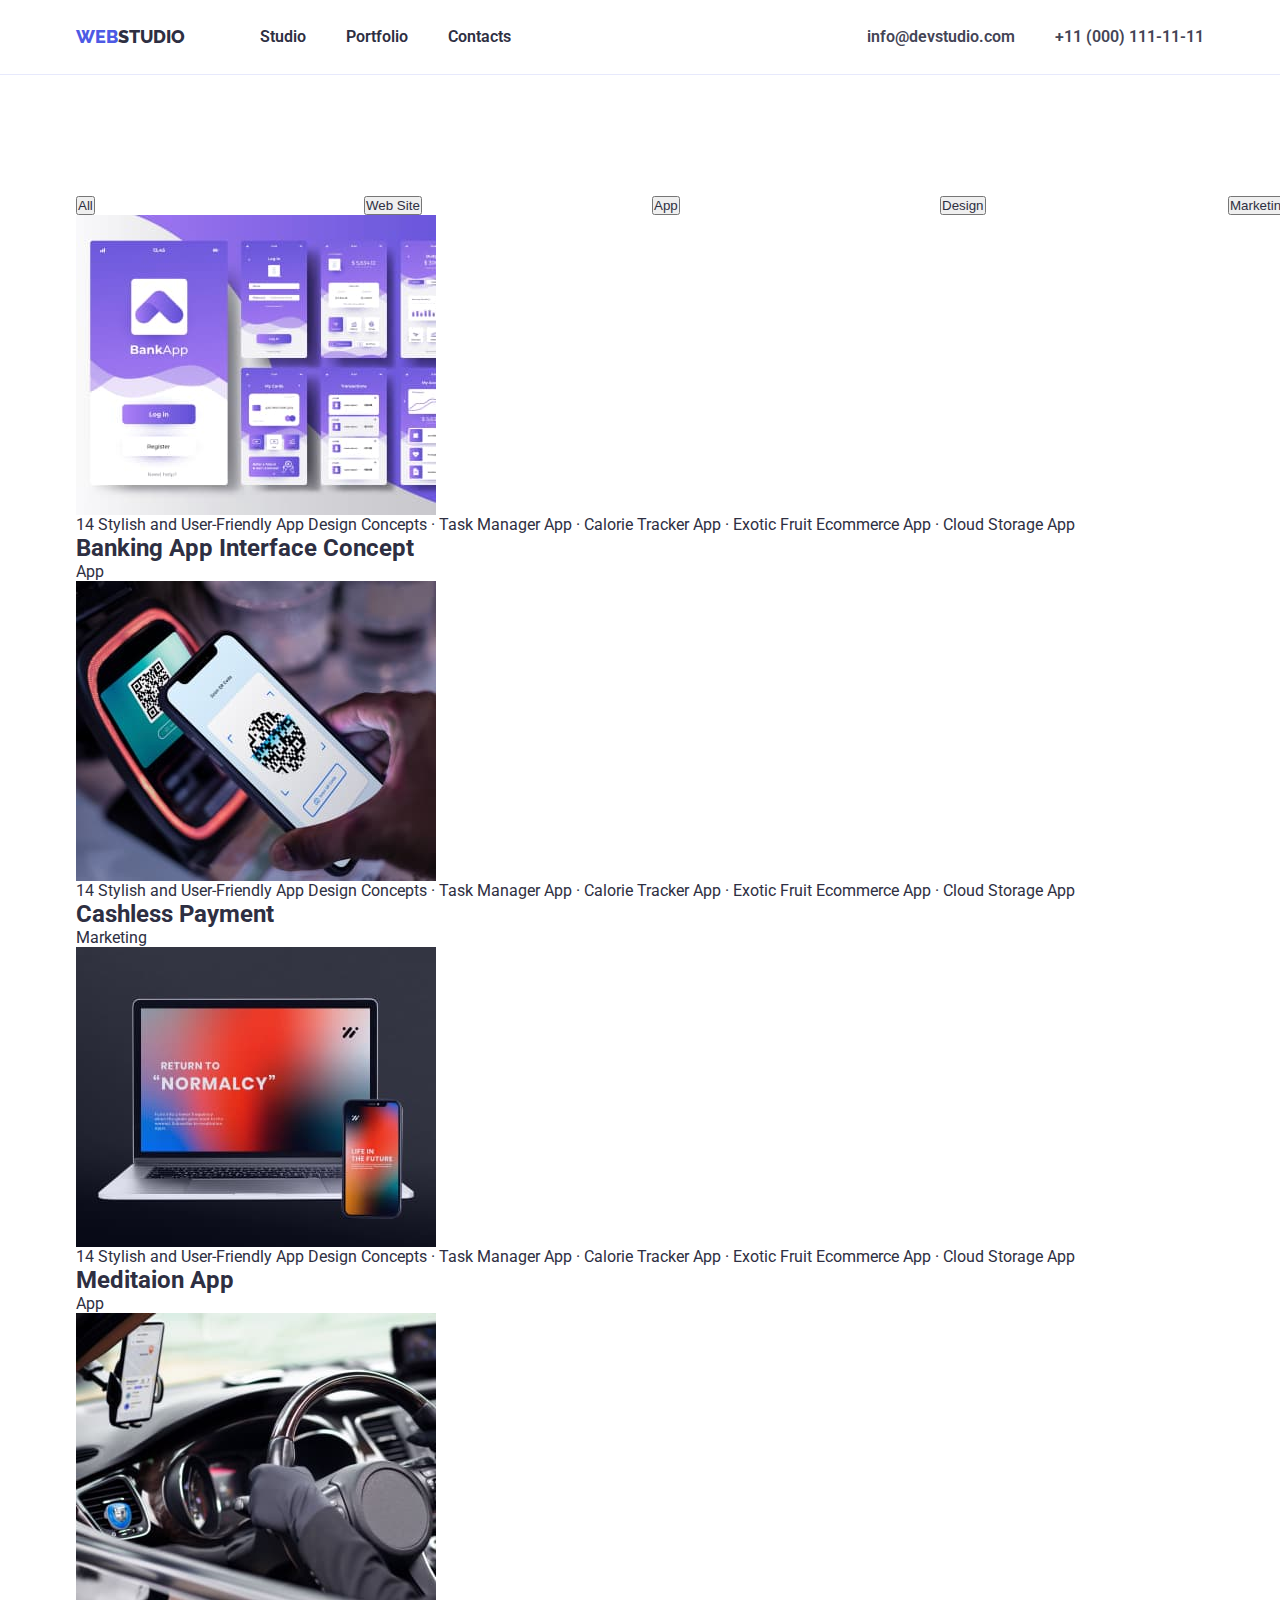
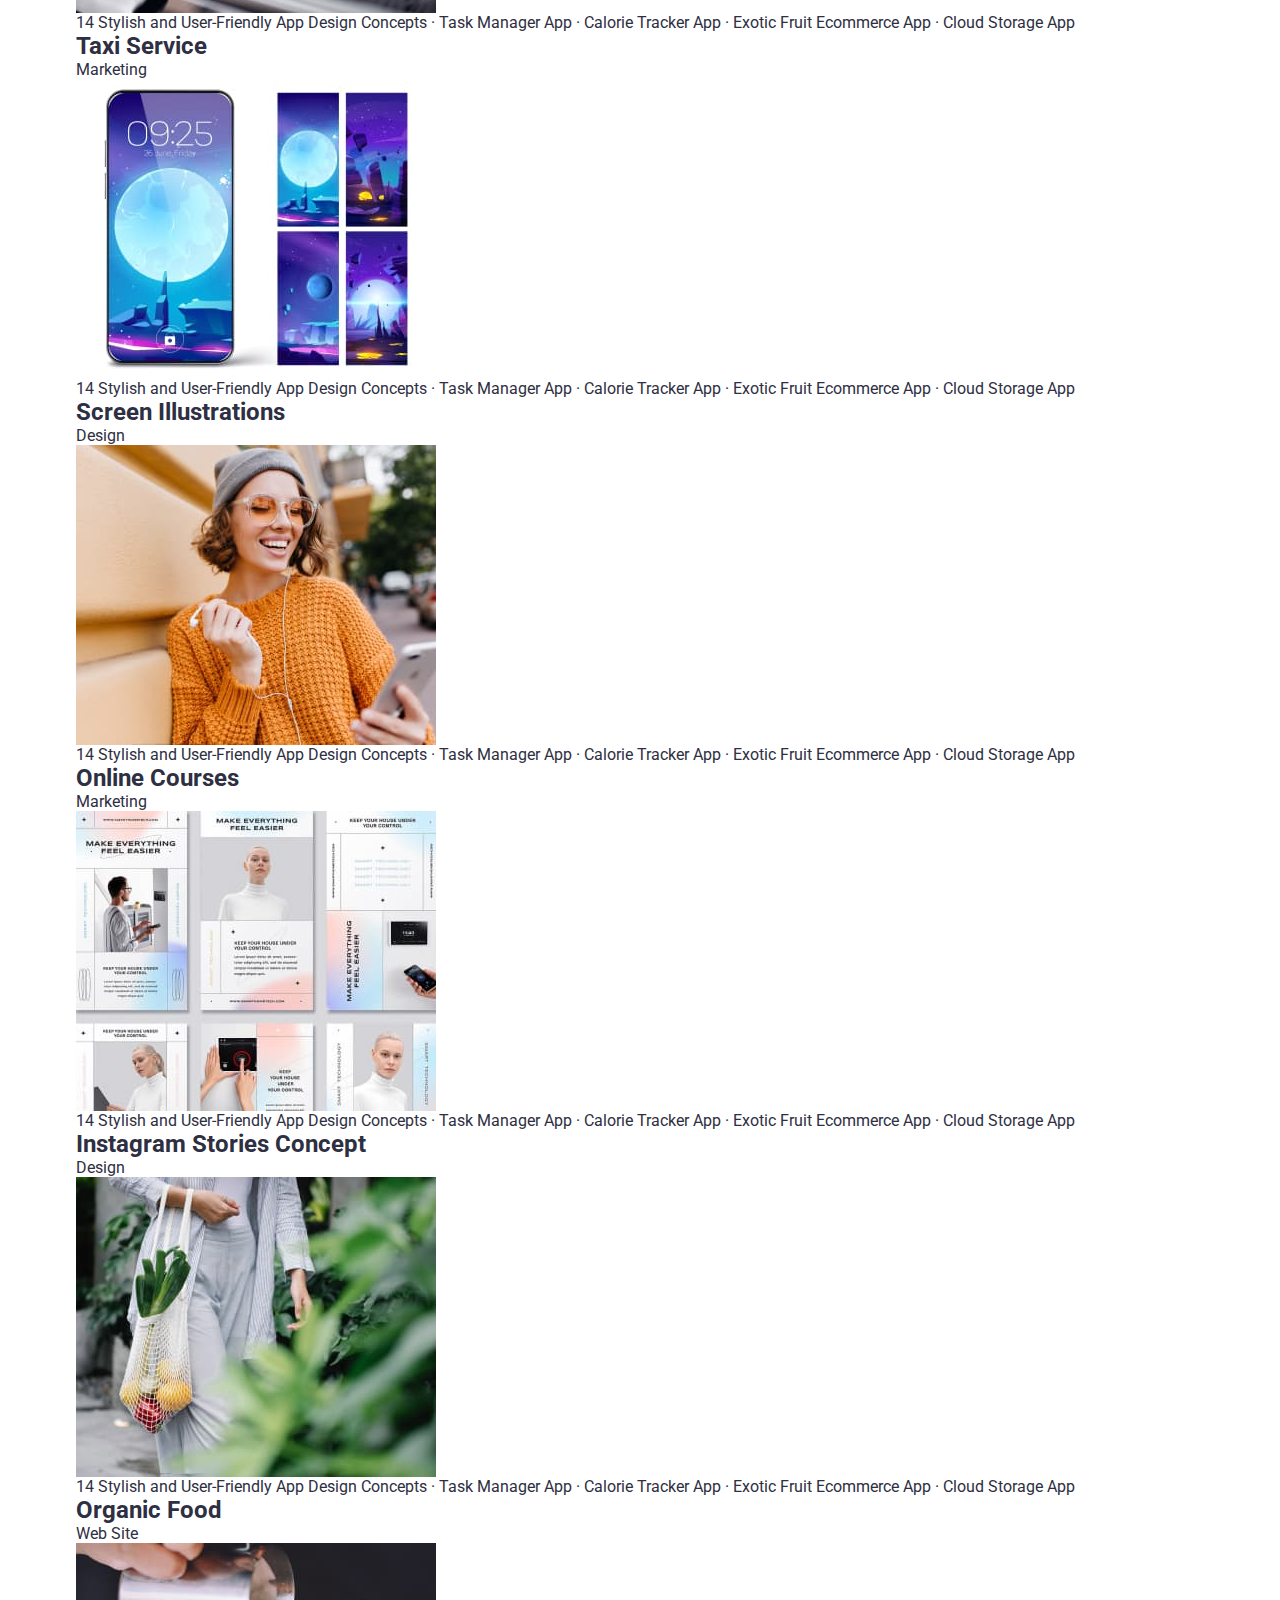
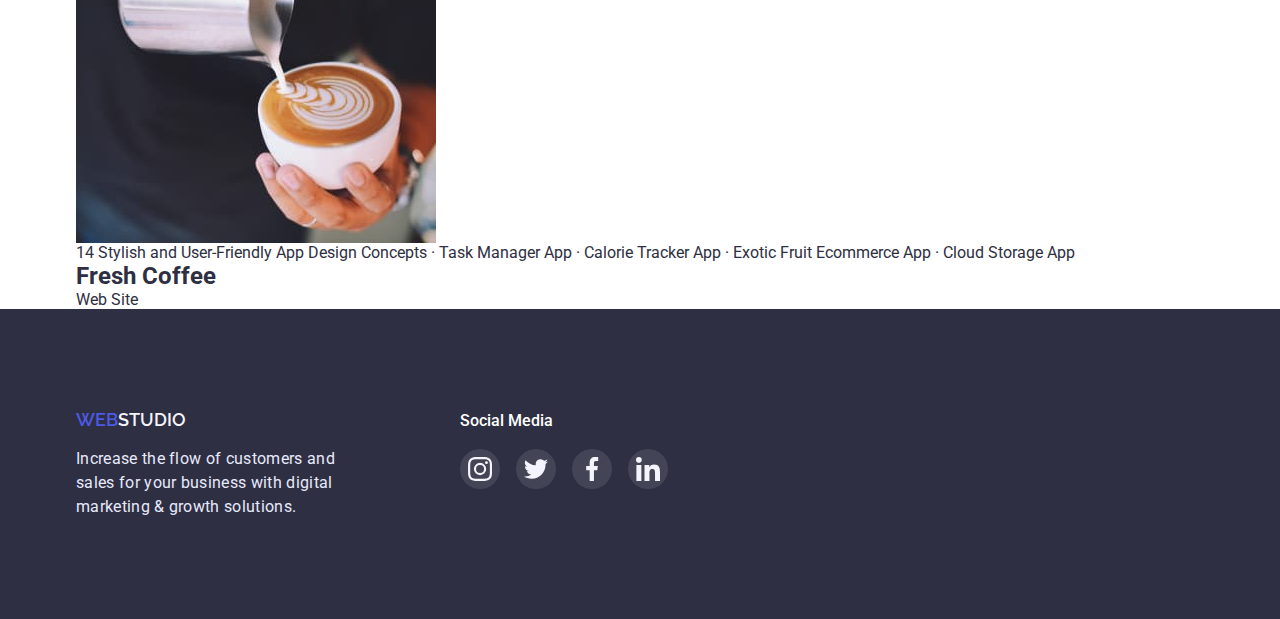
==== commit 9c10a924: "1" ====
--- a/portfolio.html
+++ b/portfolio.html
@@ -38,124 +38,207 @@
     <main>
         <section class="section">
             <div class="container">
-                    <ul class="section-list list">
-                        <li class="section-item"><button class="section-button std " type="button">All</button></li>
-                        <li class="section-item"><button class="section-button std " type="button">Web Site</button>
-                        </li>
-                        <li class="section-item"><button class="section-button std " type="button">App</button></li>
-                        <li class="section-item"><button class="section-button std " type="button">Design</button>
-                        </li>
-                        <li class="section-item"><button class="section-button std "type="button">Marketing</button>
-                            </li>
-                    </ul>
-                <ul class="section-list1 list img-list">
-                    <li class="section-item1">
-                        <img class="section-image" src="./img/photo8.jpg" alt="photo" width="360" height="300">
-
-                        <div class="border">
-                            <h3 class="section-title3 st">Banking App Interface Concept</h3>
-                            <p class="section-paragraph">App</p>
-                        </div>
-                    </li>
-                    <li class="section-item1">
-                        <img class="section-image" src="./img/photo16.jpg" alt="photo" width="360" height="300">
-                        <div class="border">
-                            <h3 class="section-title3 st">Cashless Payment</h3>
-                            <p class="section-paragraph">Marketing</p>
-                        </div>
-                    </li>
-                    <li class="section-item1">
-                        <img class="section-image" src="./img/photo9.jpg" alt="photo" width="360" height="300">
-                        <div class="border">
-                            <h3 class="section-title3 st">Meditaion App</h3>
-                            <p class="section-paragraph">App</p>
-                        </div>
-                    </li>
-                    <li class="section-item1">
-                        <img class="section-image" src="./img/photo10.jpg" alt="photo" width="360" height="300">
-                        <div class="border">
-                            <h3 class="section-title3 st">Taxi Service</h3>
-                            <p class="section-paragraph">Marketing</p>
-                        </div>
-                    </li>
-                    <li class="section-item1">
-                        <img class="section-image" src="./img/photo11.jpg" alt="photo" width="360" height="300">
-                        <div class="border">
-                            <h3 class="section-title3 st">Screen Illustrations</h3>
-                            <p class="section-paragraph">Design</p>
-                        </div>
-                    </li>
-                    <li class="section-item1">
-                        <img class="section-image" src="./img/photo12.jpg" alt="photo" width="360" height="300">
-                        <div class="border">
-                            <h3 class="section-title3 st">Online Courses</h3>
-                            <p class="section-paragraph">Marketing</p>
-                        </div>
-                    </li>
-                    <li class="section-item1">
-                        <img class="section-image" src="./img/photo13.jpg" alt="photo" width="360" height="300">
-                        <div class="border">
-                            <h3 class="section-title3 st">Instagram Stories Concept</h3>
-                            <p class="section-paragraph">Design</p>
-                    </li>
-                    <li class="section-item1">
-                        <img class="section-image" src="./img/photo14.jpg" alt="photo" width="360" height="300">
-                        <div class="border">
-                            <h3 class="section-title3 st">Organic Food</h3>
-                            <p class="section-paragraph">Web Site</p>
-                    </li>
-                    <li class="section-item1">
-                        <img class="section-image" src="./img/photo15.jpg" alt="photo" width="360" height="300">
-                        <div class="border">
-                            <h3 class="section-title3">Fresh Coffee</h3>
-                            <p class="section-paragraph">Web Site</p>
+                <ul class="section-list list">
+                    <li class="section-item "><button class="section-button std " type="button">All</button></li>
+                    <li class="section-item "><button class="section-button std " type="button">Web Site</button>
+                    </li>
+                    <li class="section-item "><button class="section-button std " type="button">App</button></li>
+                    <li class="section-item "><button class="section-button std " type="button">Design</button>
+                    </li>
+                    <li class="section-item "><button class="section-button std " type="button">Marketing</button>
+                    </li>
+                </ul>
+                <ul class="about-list list">
+                    <li class="about-item">
+                        <a href="#" class="about-icon link">
+                            <div class="about-icon-wrap">
+                                <img src="./img/photo8.jpg" alt="making coffee with milk" width="360" height="300" />
+                                <p class="about-wrap">
+                                    14 Stylish and User-Friendly App Design Concepts · Task
+                                    Manager App · Calorie Tracker App · Exotic Fruit Ecommerce
+                                    App · Cloud Storage App
+                                </p>
+                            </div>
+                            <div class="word">
+                                <h2 class="about-pre-text">Banking App Interface Concept</h2>
+                                <p class="about-text">App</p>
+                            </div>
+                        </a>
+                    </li>
+                    <li class="about-item">
+                        <a href="#" class="about-icon link">
+                            <div class="about-icon-wrap">
+                                <img src="./img/photo16.jpg" alt="making coffee with milk" width="360" height="300" />
+                                <p class="about-wrap">
+                                    14 Stylish and User-Friendly App Design Concepts · Task
+                                    Manager App · Calorie Tracker App · Exotic Fruit Ecommerce
+                                    App · Cloud Storage App
+                                </p>
+                            </div>
+                            <div class="word">
+                                <h2 class="about-pre-text">Cashless Payment</h2>
+                                <p class="about-text">Marketing</p>
+                            </div>
+                        </a>
+                    </li>
+                    <li class="about-item">
+                        <a href="#" class="about-icon link">
+                            <div class="about-icon-wrap">
+                                <img src="./img/photo9.jpg" alt="making coffee with milk" width="360" height="300" />
+                                <p class="about-wrap">
+                                    14 Stylish and User-Friendly App Design Concepts · Task
+                                    Manager App · Calorie Tracker App · Exotic Fruit Ecommerce
+                                    App · Cloud Storage App
+                                </p>
+                            </div>
+                            <div class="word">
+                                <h2 class="about-pre-text">Meditaion App</h2>
+                                <p class="about-text">App</p>
+                            </div>
+                        </a>
+                    </li>
+                    <li class="about-item link">
+                        <a href="#" class="about-icon link">
+                            <div class="about-icon-wrap">
+                                <img src="./img/photo10.jpg" alt="making coffee with milk" width="360" height="300" />
+                                <p class="about-wrap">
+                                    14 Stylish and User-Friendly App Design Concepts · Task
+                                    Manager App · Calorie Tracker App · Exotic Fruit Ecommerce
+                                    App · Cloud Storage App
+                                </p>
+                            </div>
+                            <div class="word">
+                                <h2 class="about-pre-text">Taxi Service</h2>
+                                <p class="about-text">Marketing</p>
+                            </div>
+                        </a>
+                    </li>
+                    <li class="about-item">
+                        <a href="#" class="about-icon link">
+                            <div class="about-icon-wrap">
+                                <img src="./img/photo11.jpg" alt="making coffee with milk" width="360" height="300" />
+                                <p class="about-wrap">
+                                    14 Stylish and User-Friendly App Design Concepts · Task
+                                    Manager App · Calorie Tracker App · Exotic Fruit Ecommerce
+                                    App · Cloud Storage App
+                                </p>
+                            </div>
+                            <div class="word">
+                                <h2 class="about-pre-text">Screen Illustrations</h2>
+                                <p class="about-text">Design</p>
+                            </div>
+                        </a>
+                    </li>
+                    <li class="about-item">
+                        <a href="#" class="about-icon link">
+                            <div class="about-icon-wrap">
+                                <img src="./img/photo12.jpg" alt="making coffee with milk" width="360" height="300" />
+                                <p class="about-wrap">
+                                    14 Stylish and User-Friendly App Design Concepts · Task
+                                    Manager App · Calorie Tracker App · Exotic Fruit Ecommerce
+                                    App · Cloud Storage App
+                                </p>
+                            </div>
+                            <div class="word">
+                                <h2 class="about-pre-text">Online Courses</h2>
+                                <p class="about-text">Marketing</p>
+                            </div>
+                        </a>
+                    </li>
+                    <li class="about-item">
+                        <a href="#" class="about-icon link">
+                            <div class="about-icon-wrap">
+                                <img src="./img/photo13.jpg" alt="making coffee with milk" width="360" height="300" />
+                                <p class="about-wrap link">
+                                    14 Stylish and User-Friendly App Design Concepts · Task
+                                    Manager App · Calorie Tracker App · Exotic Fruit Ecommerce
+                                    App · Cloud Storage App
+                                </p>
+                            </div>
+                            <div class="word">
+                                <h2 class="about-pre-text">Instagram Stories Concept</h2>
+                                <p class="about-text">Design</p>
+                            </div>
+                        </a>
+                    </li>
+                    <li class="about-item">
+                        <a href="#" class="about-icon link">
+                            <div class="about-icon-wrap">
+                                <img src="./img/photo14.jpg" alt="making coffee with milk" width="360" height="300" />
+                                <p class="about-wrap link">
+                                    14 Stylish and User-Friendly App Design Concepts · Task
+                                    Manager App · Calorie Tracker App · Exotic Fruit Ecommerce
+                                    App · Cloud Storage App
+                                </p>
+                            </div>
+                            <div class="word">
+                                <h2 class="about-pre-text">Organic Food</h2>
+                                <p class="about-text">Web Site</p>
+                            </div>
+                        </a>
+                    </li>
+                    <li class="about-item">
+                        <a href="#" class="about-icon link">
+                            <div class="about-icon-wrap">
+                                <img src="./img/photo15.jpg" alt="making coffee with milk" width="360" height="300" />
+                                <p class="about-wrap link">
+                                    14 Stylish and User-Friendly App Design Concepts · Task
+                                    Manager App · Calorie Tracker App · Exotic Fruit Ecommerce
+                                    App · Cloud Storage App
+                                </p>
+                            </div>
+                            <div class="word">
+                                <h2 class="about-pre-text">Fresh Coffee</h2>
+                                <p class="about-text">Web Site</p>
+                            </div>
+                        </a>
                     </li>
                 </ul>
             </div>
         </section>
-        
+
     </main>
     <footer class="footer">
         <div class="container">
             <div class="footer-text">
-            <a class="footer-link web" href="./index.html">Web<span class="footer-studio">Studio</span> </a>
-            <h2 class="footer-paragraph">Increase the flow of customers and sales for your business with digital
-                marketing &
-                growth solutions.</h2>
+                <a class="footer-link web" href="./index.html">Web<span class="footer-studio">Studio</span> </a>
+                <h2 class="footer-paragraph">Increase the flow of customers and sales for your business with digital
+                    marketing &
+                    growth solutions.</h2>
             </div>
             <div class="footer-media">
-            <p class="soc-media">Social Media</p>
-            <ul class="media-soc-list list">
-                <li class="media-soc-item">
-                    <a href="" class="media-soc-link link">
-                        <svg class="media-soc-icon" width="24" height="24">
-                            <use href="./img/icons.svg#icon-instagram-2-1"></use>
-                        </svg>
-                    </a>
-                </li>
-                <li class="media-soc-item">
-                    <a href="" class="media-soc-link link">
-                        <svg class="media-soc-icon" width="24" height="24">
-                            <use href="./img/icons.svg#icon-twitter-1-1"></use>
-                        </svg>
-                    </a>
-                </li>
-                <li class="media-soc-item">
-                    <a href="" class="media-soc-link link">
-                        <svg class="media-soc-icon" width="24" height="24">
-                            <use href="./img/icons.svg#icon-facebook-1-1"></use>
-                        </svg>
-                    </a>
-                </li>
-                <li class="media-soc-item">
-                    <a href="" class="media-soc-link link">
-                        <svg class="media-soc-icon" width="24" height="24">
-                            <use href="./img/icons.svg#icon-linkedin-1-1"></use>
-                        </svg>
-                    </a>
-                </li>
-            </ul>
-        </div>
+                <p class="soc-media">Social Media</p>
+                <ul class="media-soc-list list">
+                    <li class="media-soc-item">
+                        <a href="" class="media-soc-link link">
+                            <svg class="media-soc-icon" width="24" height="24">
+                                <use href="./img/icons.svg#icon-instagram-2-1"></use>
+                            </svg>
+                        </a>
+                    </li>
+                    <li class="media-soc-item">
+                        <a href="" class="media-soc-link link">
+                            <svg class="media-soc-icon" width="24" height="24">
+                                <use href="./img/icons.svg#icon-twitter-1-1"></use>
+                            </svg>
+                        </a>
+                    </li>
+                    <li class="media-soc-item">
+                        <a href="" class="media-soc-link link">
+                            <svg class="media-soc-icon" width="24" height="24">
+                                <use href="./img/icons.svg#icon-facebook-1-1"></use>
+                            </svg>
+                        </a>
+                    </li>
+                    <li class="media-soc-item">
+                        <a href="" class="media-soc-link link">
+                            <svg class="media-soc-icon" width="24" height="24">
+                                <use href="./img/icons.svg#icon-linkedin-1-1"></use>
+                            </svg>
+                        </a>
+                    </li>
+                </ul>
+            </div>
         </div>
     </footer>
 </body>
--- a/css-portfolio/styles.css
+++ b/css-portfolio/styles.css
@@ -1,3 +1,24 @@
+* {
+    margin: 0px;
+    padding: 0px;
+    list-style: none;
+    box-sizing: border-box;
+}
+
+.visually-hidden {
+    position: absolute;
+    width: 1px;
+    height: 1px;
+    margin: -1px;
+    border: 0;
+    padding: 0;
+
+    white-space: nowrap;
+    clip-path: inset(100%);
+    clip: rect(0 0 0 0);
+    overflow: hidden;
+}
+
 p,
 h1,
 h2,
@@ -16,7 +37,6 @@
 
 .body {
     font-family: "Roboto", sans-serif;
-    background-color: white;
 }
 
 .container {
@@ -31,15 +51,49 @@
         sans-serif;
     --header-color: #2E2F42;
     --after-title: #434455;
-}
-
-a {
-    text-decoration: none;
-}
-
+    --brand-color: #2e2f42;
+    --text-color: #ffffff;
+    --caption-color: #434455;
+    --font-size: 16px;
+    --text: "Raleway", sans-serif;
+    --size-text: 800;
+    --transition: 250ms cubic-bezier(0.4, 0, 0.2, 1);
+}
+
+
+.header {
+    border-bottom: 1px solid #E7E9FC;
+    cckground-color: #ffff;
+    padding-top: 25px;
+    padding-bottom: 25px;
+}
+
+.header>.container {
+    display: flex;
+}
+
+.header-navigation {
+    display: flex;
+    align-items: center;
+    margin-right: auto;
+}
+
+
+.list {
+    list-style-type: none;
+}
+
+.ul {
+    list-style: none;
+}
+
+.link {
+    list-style: none;
+}
 
 .ht {
     color: var(--header-color);
+    transition: color 250ms cubic-bezier(0.4, 0, 0.2, 1);
 }
 
 .ht:hover,
@@ -47,26 +101,27 @@
     color: #404BBF;
 }
 
-.s {
+.studio {
+    color: var(--header-color);
+}
+
+.web {
+    color: #4D5AE5;
+}
+
+.std {
+    color: var(--header-color);
+}
+
+.std:hover,
+.std:focus {
     color: #404BBF;
 }
 
-.header {
-    border-bottom: 1px solid #E7E9FC;
-    background-color: #ffff;
-    padding-top: 25px;
-    padding-bottom: 25px;
-}
-
-.header>.container {
-    display: flex;
-}
-
-.header-navigation {
-    display: flex;
-    align-items: center;
-    margin-right: auto;
-}
+.st {
+    color: var(--header-color);
+}
+
 
 .header-link {
     margin-right: 75px;
@@ -83,136 +138,349 @@
     display: flex;
 }
 
-.list {
-    list-style: none;
-}
-
-.studio {
-    color: #2E2F42;
-}
-
-.web {
-    color: #4D5AE5;
-}
-
-.std {
-    display: flex;
-    text-align: center;
-    justify-content: center;
-    width: auto;
-    height: auto;
-}
-
-.std:hover,
-.std:focus {
-    background-color: #404BBF;
-    color: #FFFFFF;
-    box-shadow: 0px 3px 1px rgba(0, 0, 0, 0.1), 0px 2px 1px rgba(0, 0, 0, 0.08), 0px 2px 2px rgba(0, 0, 0, 0.12);
-}
-
-.contacts {
-    color: #434455;
-}
-
-.contacts:hover,
-.contacts:focus {
-    color: #404BBF
-}
+.main-wrap>.container {
+    display: flex;
+    justify-content: center
+}
+
+.header-link {
+    margin-right: 75px;
+    text-transform: uppercase;
+    font-family: 'Raleway', sans-serif;
+    font-style: normal;
+    font-weight: 800;
+    font-size: 18px;
+    line-height: 1.3em;
+}
+
+.main-wrap {}
+
+.list {}
 
 .header-item {
-    color: #404BBF;
-    font-family: 'Roboto', sans-serif;
+    color: var(--header-color);
+    font-family: var(--style-text);
     font-style: normal;
     font-weight: 600;
     font-size: 16px;
     line-height: 1.5em;
-}
-
-.section {
-    padding-top: 96px;
-    padding-bottom: 120px
-}
-
-.section-list {
-    display: flex;
+    position: relative;
+}
+
+.header-item.current::after {
+    content: '';
+    position: absolute;
+    width: 100%;
+    height: 4px;
+    background-color: #404BBF;
+    left: 0;
+    bottom: -100%;
+    border-radius: 2px;
+    transition: color 250ms cubic-bezier(0.4, 0, 0.2, 1);
+}
+
+.header-item:hover,
+.header-item:focus {
+    color: #404BBF;
+}
+
+a {
+    color: var(--header-color);
+    text-decoration: none;
+}
+
+.main {}
+
+.main-section {
+    background-image: linear-gradient(rgba(46, 47, 66, 0.7), rgba(46, 47, 66, 0.7)), url(../img/hero\ image.jpg);
+    background-position: center;
+    background-repeat: no-repeat;
+    background-size: cover;
+    padding-bottom: 188px;
+    padding-top: 188px;
+    margin: 0 auto;
+    display: flex;
+    flex-direction: row;
+    align-items: flex-start;
+    gap: 10px;
+    max-width: 1440px;
+}
+
+.main-section-title1 {
+    margin-bottom: 50px;
+    color: #ffff;
+    font-family: var(--style-text);
+    font-style: normal;
+    font-weight: 600;
+    font-size: 56px;
+    line-height: 1, 1em;
+    letter-spacing: 0.02em;
     text-align: center;
-    justify-content: center;
-    flex-wrap: wrap;
-    gap: 24px;
-    margin-bottom: 72px;
-}
-
-.section-list1 {
-    display: flex;
-    flex-wrap: wrap;
-    column-gap: 24px;
-    row-gap: 48px;
-}
-
-.section-item1 {
-    max-width: 360px;
-    width: calc((100% - 48px) / 3);
-}
-
-.section-item {
-    display: flex;
-    flex-wrap: wrap;
-    background-color: #FFFFFF;
-}
-
-.section-button {
-    color: #4D5AE5;
-    background-color: #F4F4FD;
+}
+
+.button {
+    margin: 0 auto;
+    display: block;
+    border-radius: 4px;
+    min-width: 169px;
+    min-height: 56px;
+    color: #ffff;
+    background-color: #4D5AE5;
     padding: 0;
     border: none;
     font-family: 'Roboto', sans-serif;
     font-style: normal;
     font-weight: 600;
     font-size: 16px;
-    line-height: 1.5em;
+    line-height: 1.2em;
     cursor: pointer;
-        padding: 12px 24px;
-            border-radius: 4px;
-}
-
-.section-image {
-    width: 360px;
-    height: 300px;
-    margin-bottom: -5px;
-}
-
-.img-list {}
-
-.border {
-    display: flex;
-    flex-direction: column;
-    border-bottom: 1px solid #E7E9FC;
-    border-left: 1px solid #E7E9FC;
-    border-right: 1px solid #E7E9FC;
-    padding-top: 32px;
-    padding-bottom: 32px;
-    padding-left: 16px;
+    box-shadow: 0px 4px 4px rgba(0, 0, 0, 0.15);
+    transition: color 250ms cubic-bezier(0.4, 0, 0.2, 1);
+}
+
+.button:hover,
+.button:focus {
+    color: #ffff;
+    background-color: #404BBF;
+    border: 1px solid #404bbf;
+    box-shadow: 0px 4px 4px rgba(0, 0, 0, 0.15);
+}
+
+.contacts {
+    transition: color 250ms cubic-bezier(0.4, 0, 0.2, 1);
+    color: #434455;
+}
+
+.contacts:hover,
+.contacts:focus {
+    color: #404BBF;
+}
+
+.section {
+    padding-top: 120px;
+}
+
+.section-list {
+    display: flex;
+    flex-wrap: nowrap;
+    gap: 24px;
+}
+
+.section-item {
+    min-width: 264px;
 }
 
 .section-title3 {
-    color: #2E2F42;
-    font-family: 'Roboto', sans-serif;
+    margin-bottom: 8px;
+    font-family: var(--style-text);
     font-style: normal;
     font-weight: 500;
     font-size: 20px;
     line-height: 1.2em;
-}
-
-.section-paragraph {
-    font-family: 'Roboto', sans-serif;
+    color: #2E2F42;
+}
+
+.section-after-title3 {
+    color: var(--header-color);
+    font-family: var(--style-text);
     font-style: normal;
     font-weight: 400;
     font-size: 16px;
     line-height: 1.5em;
-    color: #434455;
-}
-
-.footer > .container{
+    letter-spacing: 0.02em;
+    color: #434455
+}
+
+.image {}
+
+.image-list {
+    display: flex;
+    justify-content: center;
+    padding-top: 24px;
+    padding-bottom: 24px;
+    margin-bottom: 8px;
+    background: #F4F4FD;
+    border-radius: 4px;
+}
+
+.jobs {
+    padding-top: 120px;
+    padding-bottom: 120px;
+    background-color: #ffff;
+}
+
+.jobs-title2 {
+    display: flex;
+    text-align: center;
+    justify-content: center;
+    margin-bottom: 72px;
+    color: var(--header-color);
+    font-family: var(--style-text);
+    font-style: normal;
+    font-weight: 600;
+    font-size: 36px;
+    line-height: 1.1em;
+}
+
+.jobs-list {
+    display: flex;
+    flex-wrap: wrap;
+    gap: 24px;
+}
+
+.jobs-item {
+    width: calc((100% - 72px) / 3)
+}
+
+.section-image {}
+
+.team {
+    padding-top: 120px;
+    padding-bottom: 120px;
+    background-color: #F4F4FD;
+}
+
+.team-title2 {
+    display: flex;
+    text-align: center;
+    justify-content: center;
+    margin-bottom: 72px;
+    color: var(--header-color);
+    font-family: var(--style-text);
+    font-style: normal;
+    font-weight: 600;
+    font-size: 36px;
+    line-height: 1.1em;
+}
+
+.team-list {
+    gap: 24px;
+    display: flex;
+    flex-wrap: wrap;
+}
+
+.team-item {
+    max-width: 264px;
+    box-shadow: 0px 1px 6px rgba(46, 47, 66, 0.08), 0px 1px 1px rgba(46, 47, 66, 0.16), 0px 2px 1px rgba(46, 47, 66, 0.08);
+    border-radius: 0px 0px 4px 4px;
+    width: calc((100% - 72px) / 4);
+    box-sizing: border-box;
+    background-color: #FFFFFF;
+}
+
+.team-soc-list {
+    display: flex;
+    text-align: center;
+    justify-content: center;
+    gap: 24px;
+    margin-bottom: 32px;
+}
+
+.team-soc-item {
+    width: 40px;
+    height: 40px;
+}
+
+.team-soc-link {
+    fill: #F4F4FD;
+    width: 100%;
+    height: 100%;
+    background-color: #4D5AE5;
+    border-radius: 50%;
+    display: flex;
+    align-items: center;
+    justify-content: center;
+    transition: background-color var(--transition);
+}
+
+.team-soc-link:hover,
+.team-soc-link:focus {
+    background-color: #404BBF;
+}
+
+.team-image {}
+
+img {
+    display: block;
+}
+
+.who {
+    flex-direction: column;
+    display: flex;
+    text-align: center;
+    justify-content: center;
+    padding-top: 32px;
+}
+
+.team-title3 {
+    margin-bottom: 8px;
+    color: var(--header-color);
+    font-family: var(--style-text);
+    font-style: normal;
+    font-weight: 500;
+    font-size: 20px;
+    line-height: 1.2em;
+}
+
+.team-after-title3 {
+    margin-bottom: 8px;
+    color: var(--after-title);
+    font-family: var(--style-text);
+    font-style: normal;
+    font-weight: 400;
+    font-size: 16px;
+    line-height: 1.5em;
+}
+
+.section-container {
+    padding-top: 130px;
+    padding-bottom: 120px;
+}
+
+.customers {
+    font-size: 36px;
+    line-height: 1.11;
+    text-align: center;
+    letter-spacing: 0.02em;
+    text-transform: capitalize;
+    color: #2e2f42;
+    margin-bottom: 72px;
+}
+
+.customers-list {
+    display: flex;
+    gap: 24px;
+}
+
+.customers-item {
+    width: calc((100% - 120px) / 6);
+    height: 88px;
+}
+
+.customers-link {
+    width: 100%;
+    height: 100%;
+    display: flex;
+    justify-content: center;
+    align-items: center;
+    border: 1px solid #8e8f99;
+    fill: #8e8f99;
+    border-radius: 4px;
+    transition: var(--transition);
+}
+
+.customers-link:hover,
+.customers-link:focus {
+    border-color: #404bbf;
+}
+
+.customers-link:hover,
+.customers-link:focus .customers-icon {
+    fill: #404bbf;
+}
+
+
+.footer>.container {
     display: flex;
     gap: 120px;
 }
@@ -258,7 +526,7 @@
 }
 
 .soc-media {
-font-family: 'Roboto';
+    font-family: 'Roboto';
     font-style: normal;
     font-weight: 500;
     font-size: 16px;
@@ -278,7 +546,7 @@
 }
 
 .media-soc-link {
-width: 100%;
+    width: 100%;
     height: 100%;
     display: flex;
     align-items: center;
@@ -286,11 +554,10 @@
     border-radius: 50%;
     background-color: rgba(255, 255, 255, 0.1);
     fill: #f4f4fd;
+    transition: background-color var(--transition);
 }
 
 .media-soc-link:hover,
 .media-soc-link:focus {
     background-color: #31D0AA;
-}
-
-.media-soc-icon {}+}